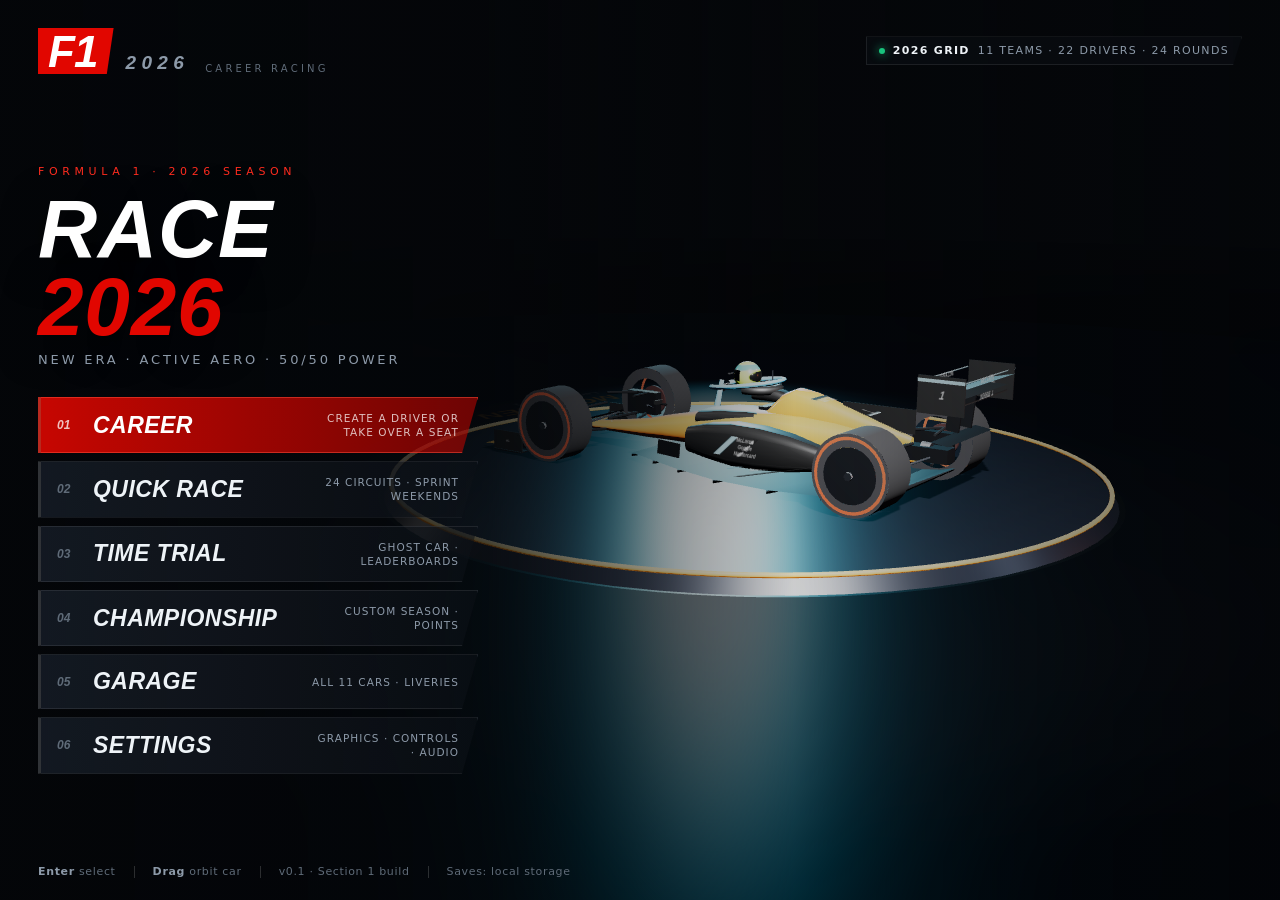
==== index.html @ fb13da80 "Section 2: track model, 24 circuits, procedural environments - physics/track.js: analytic corner/str" ====
<!DOCTYPE html>
<html lang="en">
<head>
<meta charset="utf-8">
<meta name="viewport" content="width=device-width, initial-scale=1, viewport-fit=cover">
<meta name="color-scheme" content="dark">
<title>F1 2026 — Career Racing</title>
<link rel="stylesheet" href="css/ui.css">
</head>
<body>

<div id="app">
  <canvas id="gl" aria-label="Formula 1 game viewport"></canvas>

  <div id="ui">
    <div id="screen-root"></div>
    <div id="hud-root"></div>
    <div id="toast-root"></div>
  </div>

  <!-- boot / loading -->
  <div id="boot">
    <div class="boot-logo">
      <span class="boot-f1">F1</span>
      <span class="boot-2026">2026</span>
    </div>
    <div class="boot-sub">Career Racing</div>
    <div class="boot-bar-wrap"><div id="boot-bar"></div></div>
    <div class="boot-meta">
      <span id="boot-step">Starting…</span>
      <span id="boot-pct">0%</span>
    </div>
    <div id="boot-trivia"></div>
    <div class="boot-stripes">
      <i style="background:#e10600"></i><i style="background:#ff8000"></i>
      <i style="background:#ffd400"></i><i style="background:#00e0c7"></i>
      <i style="background:#1868db"></i><i style="background:#b25cff"></i>
    </div>
  </div>

  <div id="error-overlay"></div>
</div>

<noscript style="color:#fff;font-family:sans-serif;position:fixed;inset:0;display:grid;place-items:center;background:#000;z-index:999">
  This game needs JavaScript enabled.
</noscript>

<!-- ============================ LIBRARIES ============================ -->
<script src="lib/three.min.js"></script>

<!-- ============================ CORE ================================= -->
<script src="core/utils.js"></script>
<script src="core/settings.js"></script>
<script src="core/input.js"></script>
<script src="core/renderer.js"></script>

<!-- ============================ DATA ================================= -->
<script src="data/teams.js"></script>
<script src="data/drivers.js"></script>
<script src="data/sponsors.js"></script>
<script src="data/circuits/index.js"></script>
<!-- circuit geometry (each file assigns F1.DATA.circuitGeom[<id>]) -->
<script src="data/circuits/australia.js"></script>
<script src="data/circuits/china.js"></script>
<script src="data/circuits/japan.js"></script>
<script src="data/circuits/bahrain.js"></script>
<script src="data/circuits/saudi.js"></script>
<script src="data/circuits/miami.js"></script>
<script src="data/circuits/canada.js"></script>
<script src="data/circuits/monaco.js"></script>
<script src="data/circuits/barcelona.js"></script>
<script src="data/circuits/austria.js"></script>
<script src="data/circuits/britain.js"></script>
<script src="data/circuits/belgium.js"></script>
<script src="data/circuits/hungary.js"></script>
<script src="data/circuits/netherlands.js"></script>
<script src="data/circuits/italy.js"></script>
<script src="data/circuits/madrid.js"></script>
<script src="data/circuits/azerbaijan.js"></script>
<script src="data/circuits/singapore.js"></script>
<script src="data/circuits/usa.js"></script>
<script src="data/circuits/mexico.js"></script>
<script src="data/circuits/brazil.js"></script>
<script src="data/circuits/lasvegas.js"></script>
<script src="data/circuits/qatar.js"></script>
<script src="data/circuits/abudhabi.js"></script>

<!-- ============================ PHYSICS ============================== -->
<script src="physics/track.js"></script>

<!-- ============================ WORLD ================================ -->
<script src="world/car_model.js"></script>
<script src="world/showroom.js"></script>
<script src="world/environment.js"></script>
<script src="world/track_scene.js"></script>

<!-- ============================ UI =================================== -->
<script src="ui/ui.js"></script>

<!-- ============================ APP ================================== -->
<script src="core/app.js"></script>
<script src="main.js"></script>
</body>
</html>
---- css/ui.css ----
/* ==========================================================================
   F1 2026 — css/ui.css
   Offline UI: system fonts only, no images. Broadcast-style dark interface.
   ========================================================================== */
:root {
  --bg: #05070a;
  --bg-2: #0b0f15;
  --panel: rgba(12, 16, 22, 0.86);
  --panel-solid: #0d1219;
  --panel-hi: rgba(24, 31, 41, 0.92);
  --line: rgba(255, 255, 255, 0.085);
  --line-strong: rgba(255, 255, 255, 0.16);
  --text: #eef3f7;
  --muted: #8d9aa9;
  --dim: #5f6b78;
  --red: #e10600;
  --red-soft: #ff2d20;
  --teal: #00e0c7;
  --yellow: #ffd400;
  --green: #19c37d;
  --purple: #b25cff;
  --radius: 4px;
  --font: system-ui, -apple-system, "Segoe UI", Roboto, "Helvetica Neue", Arial, sans-serif;
  --cond: "Arial Narrow", "Roboto Condensed", "Helvetica Neue", Arial, sans-serif;
  --shadow: 0 24px 60px rgba(0, 0, 0, 0.55);
}

* { box-sizing: border-box; }
html, body {
  margin: 0; padding: 0; width: 100%; height: 100%;
  overflow: hidden; background: var(--bg); color: var(--text);
  font-family: var(--font); font-size: 14px;
  -webkit-font-smoothing: antialiased; text-rendering: optimizeLegibility;
  user-select: none;
}
button { font-family: inherit; color: inherit; }
::selection { background: var(--red); color: #fff; }

#app { position: fixed; inset: 0; }
#gl { position: absolute; inset: 0; width: 100%; height: 100%; display: block; outline: none; }

#ui { position: absolute; inset: 0; pointer-events: none; z-index: 10; }
#ui > * { pointer-events: none; }
#screen-root { position: absolute; inset: 0; pointer-events: none; }
#screen-root.visible { pointer-events: auto; }

/* ------------------------------------------------------------------ */
/* typography helpers                                                   */
/* ------------------------------------------------------------------ */
.cond { font-family: var(--cond); }
.italic { font-style: italic; }
.upper { text-transform: uppercase; letter-spacing: 0.06em; }
.muted { color: var(--muted); }
.dim { color: var(--dim); }
.mono { font-family: "SFMono-Regular", Consolas, "Liberation Mono", Menlo, monospace; }
.title {
  font-family: var(--cond); font-style: italic; font-weight: 800;
  text-transform: uppercase; letter-spacing: 0.01em; line-height: 0.95;
}

/* ------------------------------------------------------------------ */
/* boot / loading screen                                                */
/* ------------------------------------------------------------------ */
#boot {
  position: absolute; inset: 0; z-index: 200; display: flex;
  align-items: center; justify-content: center; flex-direction: column;
  background:
    radial-gradient(1200px 700px at 70% 20%, rgba(225, 6, 0, 0.12), transparent 60%),
    repeating-linear-gradient(135deg, #080b10 0 22px, #0a0e14 22px 44px);
  transition: opacity 0.55s ease, visibility 0.55s;
}
#boot.done { opacity: 0; visibility: hidden; }
.boot-logo { display: flex; align-items: flex-end; gap: 18px; margin-bottom: 10px; }
.boot-f1 {
  font-family: var(--cond); font-style: italic; font-weight: 900; font-size: 92px;
  line-height: 0.8; color: #fff; background: var(--red);
  padding: 10px 26px 6px 18px; letter-spacing: -0.03em;
  clip-path: polygon(0 0, 100% 0, 92% 100%, 0 100%);
  box-shadow: 0 0 60px rgba(225, 6, 0, 0.35);
}
.boot-2026 { font-family: var(--cond); font-style: italic; font-weight: 800; font-size: 34px; color: var(--muted); letter-spacing: 0.16em; }
.boot-sub { font-family: var(--cond); font-style: italic; font-weight: 700; font-size: 16px; letter-spacing: 0.4em; color: var(--dim); text-transform: uppercase; }
.boot-bar-wrap { width: min(560px, 72vw); height: 4px; background: rgba(255,255,255,0.08); margin: 46px 0 12px; overflow: hidden; }
#boot-bar { height: 100%; width: 0%; background: linear-gradient(90deg, var(--red), var(--red-soft)); transition: width 0.25s ease; box-shadow: 0 0 18px rgba(225,6,0,0.6); }
.boot-meta { width: min(560px, 72vw); display: flex; justify-content: space-between; font-size: 12px; letter-spacing: 0.08em; color: var(--muted); text-transform: uppercase; }
#boot-trivia { margin-top: 34px; max-width: 620px; text-align: center; font-size: 12.5px; color: var(--dim); line-height: 1.6; padding: 0 20px; }
.boot-stripes { position: absolute; bottom: 0; left: 0; right: 0; height: 6px; display: flex; }
.boot-stripes i { flex: 1; opacity: 0.85; }

/* ------------------------------------------------------------------ */
/* screens                                                              */
/* ------------------------------------------------------------------ */
.screen {
  position: absolute; inset: 0; opacity: 0; transition: opacity 0.28s ease;
}
.screen.visible { opacity: 1; }
.screen::before {
  content: ""; position: absolute; inset: 0; pointer-events: none;
  background: linear-gradient(90deg, rgba(4,6,9,0.94) 0%, rgba(4,6,9,0.72) 38%, rgba(4,6,9,0.12) 62%, rgba(4,6,9,0.55) 100%);
}
.screen.no-scrim::before { display: none; }
/* the 3D stage keeps a soft left-hand scrim so the info panel stays legible */
.screen.no-scrim::after {
  content: ""; position: absolute; inset: 0; pointer-events: none;
  background: linear-gradient(90deg, rgba(4,6,9,0.55) 0%, rgba(4,6,9,0.28) 26%, rgba(4,6,9,0) 42%);
}
/* content-heavy screens: uniform dark scrim so the 3D stage never fights text */
.screen-quick-race::before,
.screen-settings::before,
.screen-grid::before,
.screen-career::before,
.screen-championship::before,
.screen-time-trial::before {
  background: linear-gradient(180deg, rgba(3,5,8,0.95), rgba(3,5,8,0.88) 40%, rgba(3,5,8,0.97));
}
.screen-inner { position: relative; height: 100%; display: flex; flex-direction: column; padding: 28px 38px 22px; }
.screen.centered .screen-inner { align-items: center; justify-content: center; }

/* ------------------------------------------------------------------ */
/* main menu                                                            */
/* ------------------------------------------------------------------ */
.menu-top { display: flex; align-items: center; gap: 14px; }
.brand { display: flex; align-items: flex-end; gap: 12px; }
.brand .f1 {
  font-family: var(--cond); font-style: italic; font-weight: 900; font-size: 44px; line-height: 0.84;
  background: var(--red); color: #fff; padding: 6px 16px 3px 10px; letter-spacing: -0.02em;
  clip-path: polygon(0 0, 100% 0, 91% 100%, 0 100%);
}
.brand .yr { font-family: var(--cond); font-style: italic; font-weight: 800; font-size: 19px; letter-spacing: 0.28em; color: var(--muted); }
.brand .tag { font-size: 10px; letter-spacing: 0.32em; color: var(--dim); text-transform: uppercase; margin-left: 4px; }
.menu-top .spacer { flex: 1; }
.top-chip {
  display: inline-flex; align-items: center; gap: 8px; padding: 7px 12px;
  border: 1px solid var(--line); background: rgba(10,14,19,0.6);
  font-size: 11px; letter-spacing: 0.12em; text-transform: uppercase; color: var(--muted);
  clip-path: polygon(0 0, 100% 0, calc(100% - 9px) 100%, 0 100%);
}
.top-chip b { color: var(--text); font-weight: 700; }
.dot { width: 6px; height: 6px; border-radius: 50%; background: var(--green); box-shadow: 0 0 10px var(--green); }

.menu-body { flex: 1; display: flex; align-items: center; }
.menu-left { width: min(440px, 46vw); }
.menu-eyebrow { font-size: 11px; letter-spacing: 0.42em; color: var(--red-soft); text-transform: uppercase; margin-bottom: 12px; }
.menu-title { font-size: clamp(46px, 6.4vw, 86px); margin: 0 0 6px; color: #fff; text-shadow: 0 8px 40px rgba(0,0,0,0.6); }
.menu-title em { font-style: italic; color: var(--red); }
.menu-subtitle { font-size: 13px; color: var(--muted); letter-spacing: 0.22em; text-transform: uppercase; margin-bottom: 30px; }

.menu-list { display: flex; flex-direction: column; gap: 8px; }
.btn-menu {
  position: relative; display: flex; align-items: center; gap: 16px;
  padding: 13px 18px 13px 16px; text-align: left; cursor: pointer;
  background: linear-gradient(90deg, rgba(20,26,35,0.92), rgba(13,17,23,0.55));
  border: 1px solid var(--line); border-left: 3px solid rgba(255,255,255,0.16);
  clip-path: polygon(0 0, 100% 0, calc(100% - 16px) 100%, 0 100%);
  transition: transform 0.16s ease, background 0.16s ease, border-color 0.16s ease;
  color: var(--text);
}
.btn-menu:hover {
  transform: translateX(7px);
  background: linear-gradient(90deg, rgba(225,6,0,0.20), rgba(13,17,23,0.72));
  border-left-color: var(--red);
  border-color: rgba(225,6,0,0.4);
}
.btn-menu:focus-visible { outline: 2px solid var(--teal); outline-offset: 2px; }
.btn-menu .num { font-family: var(--cond); font-style: italic; font-weight: 800; font-size: 12px; color: var(--dim); width: 20px; }
.btn-menu .lbl { font-family: var(--cond); font-style: italic; font-weight: 800; font-size: 23px; text-transform: uppercase; letter-spacing: 0.02em; flex: 1; }
.btn-menu .sub { font-size: 10.5px; color: var(--muted); letter-spacing: 0.1em; text-transform: uppercase; text-align: right; max-width: 150px; line-height: 1.35; }
.btn-menu.primary { background: linear-gradient(90deg, rgba(225,6,0,0.88), rgba(180,4,0,0.6)); border-color: rgba(255,80,60,0.5); }
.btn-menu.primary .lbl { color: #fff; }
.btn-menu.primary .sub, .btn-menu.primary .num { color: rgba(255,255,255,0.75); }
.btn-menu.primary:hover { background: linear-gradient(90deg, rgba(255,30,20,0.95), rgba(200,6,0,0.75)); }

.menu-footer { display: flex; align-items: center; gap: 18px; font-size: 11px; color: var(--dim); letter-spacing: 0.06em; }
.menu-footer .sep { width: 1px; height: 12px; background: var(--line-strong); }
.menu-footer b { color: var(--muted); font-weight: 600; }
.kbd {
  display: inline-block; min-width: 20px; padding: 2px 6px; margin: 0 2px;
  border: 1px solid var(--line-strong); border-bottom-width: 2px; border-radius: 3px;
  font-family: var(--cond); font-weight: 700; font-size: 10.5px; letter-spacing: 0.05em;
  color: var(--muted); background: rgba(255,255,255,0.04); text-align: center;
}

/* ------------------------------------------------------------------ */
/* generic screen header                                                */
/* ------------------------------------------------------------------ */
.screen-head { display: flex; align-items: center; gap: 18px; margin-bottom: 22px; }
.back-btn {
  display: inline-flex; align-items: center; gap: 8px; cursor: pointer;
  background: rgba(10,14,19,0.75); border: 1px solid var(--line); color: var(--muted);
  padding: 9px 14px; font-size: 11px; letter-spacing: 0.14em; text-transform: uppercase;
  clip-path: polygon(0 0, 100% 0, calc(100% - 10px) 100%, 0 100%);
}
.back-btn:hover { color: #fff; border-color: var(--line-strong); background: rgba(24,31,41,0.9); }
.screen-title { font-size: clamp(28px, 3.4vw, 44px); }
.screen-title small { display: block; font-family: var(--font); font-size: 11px; letter-spacing: 0.28em; color: var(--muted); font-style: normal; margin-top: 6px; text-transform: uppercase; }
.screen-head .spacer { flex: 1; }

/* ------------------------------------------------------------------ */
/* panels, buttons, form controls                                       */
/* ------------------------------------------------------------------ */
.panel { background: var(--panel); border: 1px solid var(--line); backdrop-filter: blur(14px); }
.panel.pad { padding: 18px 20px; }
.panel-title { font-family: var(--cond); font-style: italic; font-weight: 800; font-size: 15px; letter-spacing: 0.12em; text-transform: uppercase; color: var(--muted); margin: 0 0 14px; }

.btn {
  display: inline-flex; align-items: center; justify-content: center; gap: 9px;
  padding: 11px 20px; cursor: pointer; border: 1px solid var(--line-strong);
  background: rgba(255,255,255,0.05); color: var(--text);
  font-family: var(--cond); font-style: italic; font-weight: 800; font-size: 15px;
  letter-spacing: 0.1em; text-transform: uppercase;
  clip-path: polygon(0 0, 100% 0, calc(100% - 12px) 100%, 0 100%);
  transition: background 0.15s, border-color 0.15s, transform 0.1s;
}
.btn:hover { background: rgba(255,255,255,0.1); }
.btn:active { transform: translateY(1px); }
.btn:disabled { opacity: 0.4; cursor: not-allowed; }
.btn.primary { background: var(--red); border-color: var(--red); }
.btn.primary:hover { background: var(--red-soft); }
.btn.ghost { background: transparent; }
.btn.small { padding: 7px 13px; font-size: 12px; }
.btn.ghost.danger { color: var(--red-soft); border-color: rgba(225,6,0,0.4); }

.setting-row { display: flex; align-items: center; gap: 18px; padding: 11px 0; border-bottom: 1px solid var(--line); }
.setting-row:last-child { border-bottom: 0; }
.setting-label { flex: 1; min-width: 0; }
.setting-label b { display: block; font-weight: 600; font-size: 13px; }
.setting-label span { display: block; color: var(--dim); font-size: 11px; margin-top: 2px; }
.setting-control { display: flex; align-items: center; gap: 8px; min-width: 150px; justify-content: flex-end; }

.seg { display: inline-flex; border: 1px solid var(--line-strong); overflow: hidden; }
.seg button {
  background: transparent; border: 0; padding: 6px 12px; cursor: pointer;
  font-size: 11px; letter-spacing: 0.08em; text-transform: uppercase; color: var(--muted);
}
.seg button.on { background: var(--red); color: #fff; }
.seg button:not(.on):hover { background: rgba(255,255,255,0.06); color: var(--text); }

input[type="range"] { -webkit-appearance: none; appearance: none; width: 150px; height: 3px; background: rgba(255,255,255,0.14); outline: none; }
input[type="range"]::-webkit-slider-thumb { -webkit-appearance: none; width: 12px; height: 12px; background: var(--red); border-radius: 50%; cursor: pointer; }
input[type="range"]::-moz-range-thumb { width: 12px; height: 12px; background: var(--red); border: 0; border-radius: 50%; cursor: pointer; }

.toggle { width: 38px; height: 20px; border-radius: 10px; background: rgba(255,255,255,0.15); position: relative; cursor: pointer; transition: background 0.15s; }
.toggle::after { content: ""; position: absolute; top: 2px; left: 2px; width: 16px; height: 16px; border-radius: 50%; background: #fff; transition: transform 0.15s; }
.toggle.on { background: var(--red); }
.toggle.on::after { transform: translateX(18px); }

.input-text {
  background: rgba(255,255,255,0.05); border: 1px solid var(--line-strong);
  color: var(--text); padding: 8px 10px; font-family: var(--font); font-size: 13px; outline: none;
}
.input-text:focus { border-color: var(--red); }
.input-text::placeholder { color: var(--dim); }

.cc {
  display: inline-block; min-width: 22px; padding: 1px 4px; text-align: center;
  border: 1px solid var(--line-strong); color: var(--muted);
  font-family: var(--cond); font-weight: 700; font-size: 9.5px; letter-spacing: 0.1em;
  border-radius: 2px; vertical-align: middle;
}

/* ------------------------------------------------------------------ */
/* garage                                                               */
/* ------------------------------------------------------------------ */
.garage-layout { flex: 1; display: grid; grid-template-columns: 300px 1fr 300px; gap: 22px; min-height: 0; }
.team-list { display: flex; flex-direction: column; gap: 5px; overflow: auto; padding-right: 4px; }
.team-item {
  display: flex; align-items: center; gap: 12px; cursor: pointer; text-align: left;
  padding: 9px 12px; border: 1px solid transparent; border-left: 3px solid transparent;
  background: rgba(12,16,22,0.55); transition: background 0.12s;
}
.team-item:hover { background: rgba(255,255,255,0.06); }
.team-item.on { background: rgba(255,255,255,0.09); border-color: var(--line); }
.team-item .sw { width: 4px; height: 30px; border-radius: 2px; flex: 0 0 auto; }
.team-item .tm { flex: 1; min-width: 0; }
.team-item .tm b { display: block; font-size: 12.5px; font-weight: 600; white-space: nowrap; overflow: hidden; text-overflow: ellipsis; }
.team-item .tm span { display: block; font-size: 10.5px; color: var(--dim); text-transform: uppercase; letter-spacing: 0.08em; }
.team-item .drivers { font-size: 10.5px; color: var(--muted); text-align: right; line-height: 1.5; }

.spec-list { display: flex; flex-direction: column; gap: 10px; }
.spec-bar { }
.spec-bar .lab { display: flex; justify-content: space-between; font-size: 10.5px; text-transform: uppercase; letter-spacing: 0.1em; color: var(--muted); margin-bottom: 4px; }
.spec-bar .lab b { color: var(--text); font-weight: 700; }
.spec-bar .track { height: 4px; background: rgba(255,255,255,0.09); overflow: hidden; }
.spec-bar .fill { height: 100%; background: linear-gradient(90deg, var(--red), var(--red-soft)); }

.garage-hint { position: absolute; bottom: 22px; left: 50%; transform: translateX(-50%); font-size: 10.5px; letter-spacing: 0.16em; text-transform: uppercase; color: var(--dim); }
.garage-center { display: flex; align-items: flex-end; justify-content: center; padding-bottom: 40px; }

/* ------------------------------------------------------------------ */
/* circuit cards                                                        */
/* ------------------------------------------------------------------ */
.circuit-grid { flex: 1; overflow: auto; display: grid; grid-template-columns: repeat(auto-fill, minmax(238px, 1fr)); gap: 10px; align-content: start; padding: 2px 2px 24px; }
.circuit-card {
  position: relative; cursor: pointer; text-align: left; padding: 14px 16px;
  background: linear-gradient(150deg, rgba(22,28,37,0.9), rgba(11,15,21,0.9));
  border: 1px solid var(--line); overflow: hidden;
  transition: border-color 0.15s, transform 0.15s;
}
.circuit-card:hover { border-color: rgba(255,255,255,0.25); transform: translateY(-2px); }
.circuit-card.on { border-color: var(--red); box-shadow: 0 0 0 1px rgba(225,6,0,0.3) inset; }
.circuit-card .rd { font-family: var(--cond); font-style: italic; font-weight: 800; font-size: 11px; color: var(--dim); letter-spacing: 0.2em; }
.circuit-card .nm { font-family: var(--cond); font-style: italic; font-weight: 800; font-size: 20px; text-transform: uppercase; margin: 3px 0 1px; }
.circuit-card .loc { font-size: 10.5px; color: var(--muted); letter-spacing: 0.06em; }
.circuit-card .meta { display: flex; gap: 12px; margin-top: 12px; font-size: 10.5px; color: var(--dim); }
.circuit-card .meta b { color: var(--text); font-weight: 600; }
.circuit-card .flagline { position: absolute; left: 0; top: 0; bottom: 0; width: 3px; }
.chip { display: inline-block; padding: 2px 6px; font-size: 9px; letter-spacing: 0.14em; text-transform: uppercase; border: 1px solid var(--line-strong); color: var(--muted); margin-left: 6px; }
.chip.sprint { border-color: rgba(0,224,199,0.5); color: var(--teal); }
.chip.cancelled { border-color: rgba(225,6,0,0.5); color: var(--red-soft); }
.chip.approx { border-color: rgba(255,212,0,0.4); color: var(--yellow); }
.chip.next { border-color: rgba(255,255,255,0.25); color: var(--muted); }

.toolbar { display: flex; align-items: center; gap: 14px; flex-wrap: wrap; margin-bottom: 16px; }
.toolbar .spacer { flex: 1; }
.toolbar label { font-size: 10.5px; letter-spacing: 0.12em; text-transform: uppercase; color: var(--muted); display: flex; align-items: center; gap: 8px; }

/* ------------------------------------------------------------------ */
/* grid / teams screen                                                  */
/* ------------------------------------------------------------------ */
.grid-teams { flex: 1; overflow: auto; display: grid; grid-template-columns: repeat(auto-fill, minmax(330px, 1fr)); gap: 10px; align-content: start; padding-bottom: 24px; }
.team-card { background: var(--panel); border: 1px solid var(--line); padding: 16px 18px; position: relative; overflow: hidden; }
.team-card .bar { position: absolute; left: 0; top: 0; bottom: 0; width: 4px; }
.team-card h3 { margin: 0 0 2px; font-family: var(--cond); font-style: italic; font-weight: 800; font-size: 19px; text-transform: uppercase; }
.team-card .pu { font-size: 10px; letter-spacing: 0.14em; text-transform: uppercase; color: var(--dim); margin-bottom: 12px; }
.team-card .drv { display: flex; align-items: center; gap: 10px; padding: 7px 0; border-top: 1px solid var(--line); }
.team-card .drv .n { font-family: var(--cond); font-style: italic; font-weight: 800; font-size: 16px; width: 34px; color: var(--muted); }
.team-card .drv .nm { flex: 1; font-size: 12.5px; }
.team-card .drv .rat { font-size: 11px; color: var(--dim); }
.team-card .drv .flag { font-size: 12px; opacity: 0.85; }
.team-card .info { display: flex; gap: 14px; margin-top: 10px; font-size: 10.5px; color: var(--dim); }

/* ------------------------------------------------------------------ */
/* stubs / info screens                                                 */
/* ------------------------------------------------------------------ */
.stub { max-width: 620px; margin: auto; text-align: center; padding: 30px; }
.stub h2 { font-family: var(--cond); font-style: italic; font-weight: 800; font-size: 42px; text-transform: uppercase; margin: 0 0 10px; }
.stub p { color: var(--muted); line-height: 1.65; font-size: 13.5px; }
.stub .features { display: flex; flex-wrap: wrap; gap: 8px; justify-content: center; margin: 22px 0 26px; }
.stub .features span { border: 1px solid var(--line); padding: 6px 10px; font-size: 11px; color: var(--muted); }
.stub .build-chip { display: inline-block; border: 1px solid rgba(0,224,199,0.45); color: var(--teal); font-size: 10px; letter-spacing: 0.2em; text-transform: uppercase; padding: 4px 10px; margin-bottom: 18px; }

/* ------------------------------------------------------------------ */
/* toast + perf + error overlays                                        */
/* ------------------------------------------------------------------ */
#toast-root { position: absolute; right: 24px; bottom: 24px; display: flex; flex-direction: column; gap: 8px; align-items: flex-end; z-index: 120; }
.toast {
  background: rgba(15,20,27,0.95); border: 1px solid var(--line-strong); border-left: 3px solid var(--red);
  padding: 11px 16px; font-size: 12px; color: var(--text); max-width: 340px;
  opacity: 0; transform: translateX(20px); transition: all 0.3s ease;
  box-shadow: var(--shadow);
}
.toast.in { opacity: 1; transform: none; }

#perf-overlay {
  position: absolute; top: 14px; right: 14px; display: none;
  background: rgba(0,0,0,0.7); border: 1px solid var(--line); padding: 8px 10px;
  font-family: "SFMono-Regular", Consolas, monospace; font-size: 10.5px; color: var(--muted); line-height: 1.5;
  z-index: 150; min-width: 130px;
}
#perf-overlay b { color: var(--teal); font-size: 13px; }

#error-overlay {
  position: absolute; left: 14px; bottom: 14px; max-width: 520px; z-index: 300;
  display: none; flex-direction: column; gap: 6px; pointer-events: none;
}
#error-overlay.visible { display: flex; }
.err-item {
  background: rgba(40, 4, 4, 0.95); border: 1px solid rgba(255, 60, 50, 0.6);
  padding: 10px 12px; font-size: 11px; color: #ffd7d4; font-family: "SFMono-Regular", Consolas, monospace;
  pointer-events: auto;
}
.err-item b { color: #ff6a60; letter-spacing: 0.1em; }
.err-item pre { margin: 6px 0 0; white-space: pre-wrap; color: rgba(255,215,212,0.7); font-size: 10px; }

/* ------------------------------------------------------------------ */
/* misc                                                                 */
/* ------------------------------------------------------------------ */
.scroll { overflow-y: auto; scrollbar-width: thin; scrollbar-color: #27303c transparent; }
.scroll::-webkit-scrollbar { width: 8px; height: 8px; }
.scroll::-webkit-scrollbar-thumb { background: #27303c; border-radius: 4px; }
.scroll::-webkit-scrollbar-track { background: transparent; }

.hidden { display: none !important; }
.nowrap { white-space: nowrap; }

@media (max-width: 980px) {
  .screen-inner { padding: 18px 20px; }
  .garage-layout { grid-template-columns: 220px 1fr; }
  .garage-layout .spec-panel { display: none; }
  .menu-left { width: 100%; }
  .menu-title { font-size: 44px; }
  .btn-menu .sub { display: none; }
  .screen::before { background: linear-gradient(180deg, rgba(4,6,9,0.9), rgba(4,6,9,0.6) 45%, rgba(4,6,9,0.85)); }
  .screen.no-scrim::before { display: none; }
}
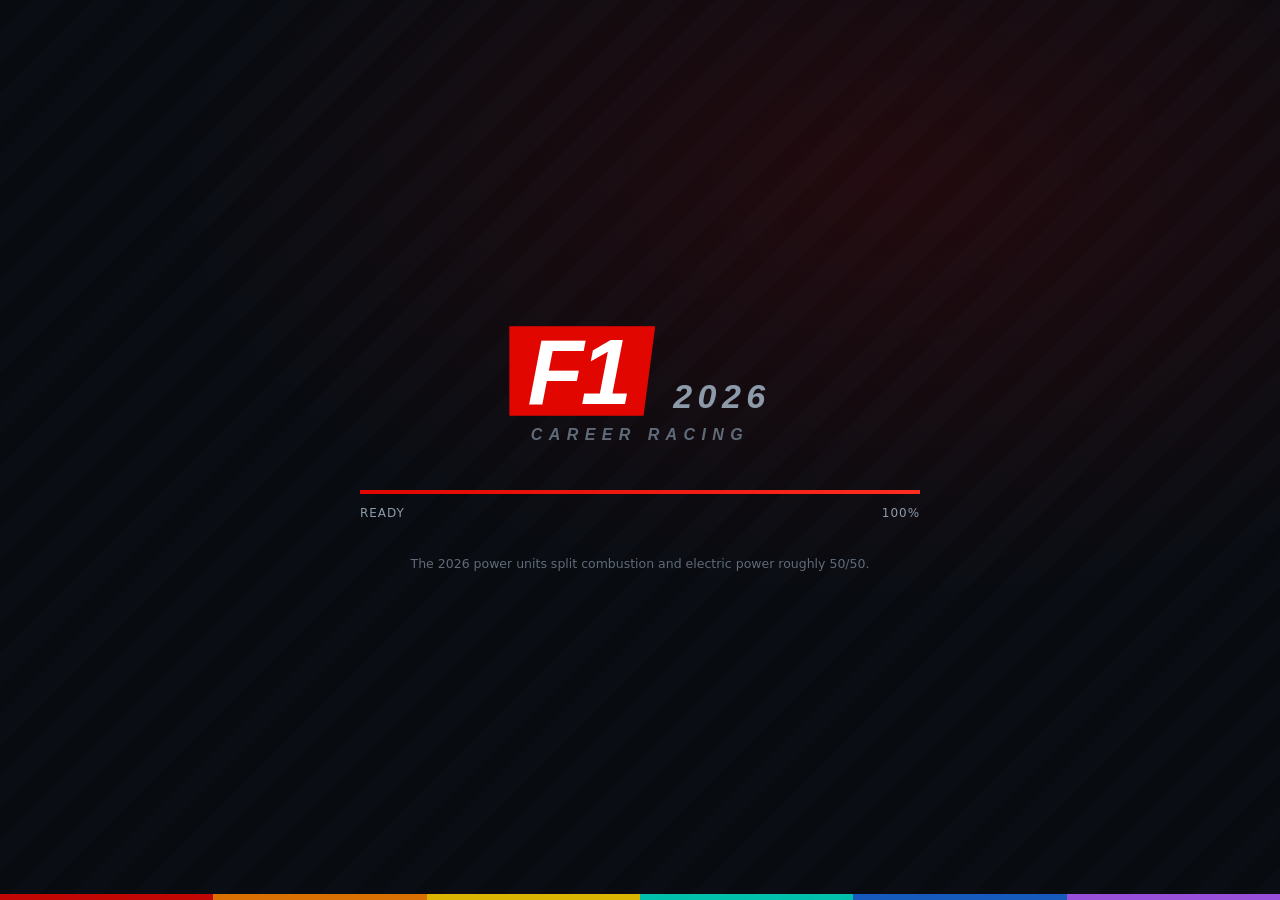
==== commit fe3ba6a5: "Section 3: driveable physics, five cameras, broadcast HUD and race session - physics/tyres.js: five " ====
--- a/index.html
+++ b/index.html
@@ -6,6 +6,7 @@
 <meta name="color-scheme" content="dark">
 <title>F1 2026 — Career Racing</title>
 <link rel="stylesheet" href="css/ui.css">
+<link rel="stylesheet" href="css/hud.css">
 </head>
 <body>
 
@@ -87,6 +88,12 @@
 
 <!-- ============================ PHYSICS ============================== -->
 <script src="physics/track.js"></script>
+<script src="physics/tyres.js"></script>
+<script src="physics/vehicle.js"></script>
+<script src="physics/cameras.js"></script>
+
+<!-- ============================ AI =================================== -->
+<script src="ai/driver.js"></script>
 
 <!-- ============================ WORLD ================================ -->
 <script src="world/car_model.js"></script>
@@ -94,8 +101,13 @@
 <script src="world/environment.js"></script>
 <script src="world/track_scene.js"></script>
 
+<!-- ============================ GAME ================================= -->
+<script src="game/session.js"></script>
+
 <!-- ============================ UI =================================== -->
 <script src="ui/ui.js"></script>
+<script src="ui/hud.js"></script>
+<script src="ui/race.js"></script>
 
 <!-- ============================ APP ================================== -->
 <script src="core/app.js"></script>
--- a/css/hud.css
+++ b/css/hud.css
@@ -0,0 +1,591 @@
+/* ==========================================================================
+   F1 2026 — css/hud.css
+   Broadcast HUD. Everything is positioned in a padded safe area so the
+   layout survives 4:3 as well as ultrawide.
+   ========================================================================== */
+#hud-root {
+  position: absolute;
+  inset: 0;
+  pointer-events: none;
+  z-index: 12;
+  font-family: var(--cond);
+  color: #fff;
+}
+
+.hud {
+  --hud-pad: 22px;
+  position: absolute;
+  inset: 0;
+  opacity: 1;
+  transition: opacity 0.2s ease;
+}
+.hud-off { opacity: 0; }
+.hud-minimal .hud-tower,
+.hud-minimal .hud-tyres,
+.hud-minimal .hud-timing,
+.hud-minimal .hud-map { opacity: 0; }
+.hud-minimal .hud-pos { transform: scale(0.86); transform-origin: top left; }
+
+/* ------------------------------------------------------------------ */
+/* position + lap                                                      */
+/* ------------------------------------------------------------------ */
+.hud-pos {
+  position: absolute;
+  top: var(--hud-pad);
+  left: var(--hud-pad);
+  display: flex;
+  align-items: stretch;
+  gap: 0;
+  background: linear-gradient(90deg, rgba(225, 6, 0, 0.96), rgba(225, 6, 0, 0.72));
+  border-radius: 3px;
+  box-shadow: 0 6px 22px rgba(0, 0, 0, 0.45);
+  overflow: hidden;
+}
+.pos-num {
+  font-size: 44px;
+  line-height: 1;
+  font-weight: 800;
+  font-style: italic;
+  padding: 6px 12px 4px 14px;
+  min-width: 64px;
+  text-align: center;
+  letter-spacing: -0.02em;
+  background: rgba(0, 0, 0, 0.18);
+}
+.pos-meta {
+  padding: 6px 14px 6px 12px;
+  display: flex;
+  flex-direction: column;
+  justify-content: center;
+  gap: 2px;
+}
+.pos-lap {
+  font-size: 13px;
+  letter-spacing: 0.08em;
+  text-transform: uppercase;
+  color: rgba(255, 255, 255, 0.82);
+  display: flex;
+  align-items: baseline;
+  gap: 3px;
+}
+.pos-lap b { font-size: 17px; color: #fff; }
+.pos-lap span { font-size: 11px; }
+.pos-lap i { font-style: normal; }
+.pos-time {
+  font-size: 19px;
+  font-weight: 700;
+  letter-spacing: 0.02em;
+}
+
+/* ------------------------------------------------------------------ */
+/* timing tower                                                        */
+/* ------------------------------------------------------------------ */
+.hud-tower {
+  position: absolute;
+  top: var(--hud-pad);
+  right: var(--hud-pad);
+  width: 214px;
+  background: rgba(8, 11, 16, 0.82);
+  border: 1px solid rgba(255, 255, 255, 0.09);
+  border-radius: 3px;
+  overflow: hidden;
+  backdrop-filter: blur(3px);
+  box-shadow: 0 10px 30px rgba(0, 0, 0, 0.4);
+}
+.tower-head {
+  display: grid;
+  grid-template-columns: 30px 1fr 44px;
+  font-size: 9px;
+  letter-spacing: 0.14em;
+  color: rgba(255, 255, 255, 0.45);
+  padding: 5px 8px;
+  border-bottom: 1px solid rgba(255, 255, 255, 0.08);
+}
+.tower-body { max-height: 46vh; overflow: hidden; }
+.tower-row {
+  display: grid;
+  grid-template-columns: 30px 1fr 44px;
+  align-items: center;
+  font-size: 13px;
+  padding: 4px 8px;
+  border-left: 2px solid transparent;
+}
+.tower-row .p { color: rgba(255,255,255,0.55); font-size: 11px; }
+.tower-row .n { font-weight: 700; letter-spacing: 0.04em; }
+.tower-row .g { text-align: right; font-size: 11px; color: rgba(255, 255, 255, 0.72); }
+.tower-row.me { background: rgba(225, 6, 0, 0.28); border-left-color: var(--red); }
+
+/* ------------------------------------------------------------------ */
+/* start lights + messages                                             */
+/* ------------------------------------------------------------------ */
+.hud-lights {
+  position: absolute;
+  top: 16%;
+  left: 50%;
+  transform: translateX(-50%);
+  display: flex;
+  gap: 10px;
+  padding: 12px 18px;
+  background: rgba(6, 8, 12, 0.86);
+  border-radius: 6px;
+  border: 1px solid rgba(255, 255, 255, 0.1);
+  opacity: 0;
+  transition: opacity 0.25s ease;
+}
+.hud-lights.show { opacity: 1; }
+.hud-lights .light {
+  width: 26px; height: 26px;
+  border-radius: 50%;
+  background: #2a0708;
+  border: 2px solid rgba(0, 0, 0, 0.6);
+  box-shadow: inset 0 2px 6px rgba(0, 0, 0, 0.8);
+  transition: background 0.12s ease, box-shadow 0.12s ease;
+}
+.hud-lights .light.on {
+  background: #ff2318;
+  box-shadow: 0 0 18px 4px rgba(255, 35, 24, 0.75), inset 0 0 6px rgba(255, 255, 255, 0.5);
+}
+
+.hud-radio {
+  position: absolute;
+  top: calc(var(--hud-pad) + 96px);
+  left: 50%;
+  transform: translate(-50%, -8px);
+  background: rgba(8, 11, 16, 0.9);
+  border-left: 3px solid var(--red);
+  padding: 8px 16px;
+  font-size: 14px;
+  letter-spacing: 0.02em;
+  border-radius: 2px;
+  opacity: 0;
+  transition: opacity 0.2s ease, transform 0.2s ease;
+  white-space: nowrap;
+  max-width: 70vw;
+  overflow: hidden;
+  text-overflow: ellipsis;
+}
+.hud-radio.show { opacity: 1; transform: translate(-50%, 0); }
+
+.hud-flag {
+  position: absolute;
+  top: calc(var(--hud-pad) + 26px);
+  left: 50%;
+  transform: translateX(-50%);
+}
+
+/* ------------------------------------------------------------------ */
+/* minimap                                                             */
+/* ------------------------------------------------------------------ */
+.hud-map {
+  position: absolute;
+  left: var(--hud-pad);
+  bottom: calc(var(--hud-pad) + 96px);
+  width: 132px;
+  height: 132px;
+  background: rgba(8, 11, 16, 0.55);
+  border: 1px solid rgba(255, 255, 255, 0.08);
+  border-radius: 4px;
+  padding: 2px;
+}
+.hud-map canvas { width: 100%; height: 100%; display: block; }
+.map-label {
+  position: absolute;
+  bottom: -18px;
+  left: 2px;
+  font-size: 9.5px;
+  letter-spacing: 0.14em;
+  text-transform: uppercase;
+  color: rgba(255, 255, 255, 0.45);
+}
+
+/* ------------------------------------------------------------------ */
+/* tyres + fuel                                                        */
+/* ------------------------------------------------------------------ */
+.hud-tyres {
+  position: absolute;
+  left: var(--hud-pad);
+  bottom: var(--hud-pad);
+  width: 190px;
+  background: rgba(8, 11, 16, 0.78);
+  border: 1px solid rgba(255, 255, 255, 0.08);
+  border-radius: 4px;
+  padding: 8px 10px 9px;
+}
+.tyre-grid {
+  display: grid;
+  grid-template-columns: 1fr 1fr;
+  grid-template-rows: 1fr 1fr;
+  gap: 3px 14px;
+  font-size: 15px;
+  font-weight: 700;
+  letter-spacing: 0.01em;
+}
+.tyre {
+  position: relative;
+  padding-bottom: 4px;
+  color: #d8f5d0;
+}
+.tyre.cold { color: #8fc7ff; }
+.tyre.hot { color: #ffb02e; }
+.tyre .t-bar {
+  position: absolute;
+  left: 0; bottom: 0;
+  height: 2px;
+  width: 0;
+  background: #19c37d;
+  border-radius: 1px;
+  transition: width 0.15s linear;
+}
+.tyre-foot {
+  display: flex;
+  align-items: center;
+  gap: 8px;
+  margin-top: 7px;
+  padding-top: 6px;
+  border-top: 1px solid rgba(255, 255, 255, 0.08);
+}
+.compound-chip {
+  display: inline-flex;
+  align-items: center;
+  justify-content: center;
+  width: 18px; height: 18px;
+  border-radius: 50%;
+  font-size: 11px;
+  font-weight: 800;
+  background: #ffd400;
+  color: #111;
+}
+.fuel-wrap {
+  flex: 1;
+  height: 5px;
+  background: rgba(255, 255, 255, 0.12);
+  border-radius: 3px;
+  overflow: hidden;
+}
+.fuel-bar {
+  display: block;
+  height: 100%;
+  width: 100%;
+  background: linear-gradient(90deg, #00e0c7, #19c37d);
+  transition: width 0.3s linear;
+}
+.fuel-val { font-size: 10.5px; color: rgba(255, 255, 255, 0.6); min-width: 26px; text-align: right; }
+
+/* ------------------------------------------------------------------ */
+/* speed cluster                                                       */
+/* ------------------------------------------------------------------ */
+.hud-cluster {
+  position: absolute;
+  bottom: calc(var(--hud-pad) + 4px);
+  left: 50%;
+  transform: translateX(-50%);
+  width: 300px;
+  text-align: center;
+}
+.rpm-leds {
+  display: flex;
+  gap: 3px;
+  justify-content: center;
+  margin-bottom: 5px;
+  height: 8px;
+}
+.led {
+  width: 12px; height: 8px;
+  border-radius: 1px;
+  background: rgba(255, 255, 255, 0.11);
+  transition: background 0.06s linear;
+}
+.led.on { background: #38e06a; box-shadow: 0 0 8px rgba(56, 224, 106, 0.7); }
+.led.red { background: #ff2d20; box-shadow: 0 0 10px rgba(255, 45, 32, 0.85); }
+
+.cluster-row {
+  display: flex;
+  align-items: flex-end;
+  justify-content: center;
+  gap: 14px;
+  background: rgba(8, 11, 16, 0.8);
+  border: 1px solid rgba(255, 255, 255, 0.08);
+  border-radius: 4px;
+  padding: 6px 16px 4px;
+}
+.gear {
+  font-size: 52px;
+  font-style: italic;
+  font-weight: 800;
+  line-height: 0.9;
+  min-width: 44px;
+  color: #fff;
+  text-shadow: 0 0 18px rgba(255, 255, 255, 0.18);
+}
+.speed { display: flex; align-items: baseline; gap: 6px; }
+.speed b { font-size: 40px; font-weight: 800; letter-spacing: -0.01em; line-height: 1; }
+.speed span { font-size: 10px; letter-spacing: 0.16em; color: rgba(255, 255, 255, 0.5); }
+
+.pipes {
+  display: flex;
+  gap: 4px;
+  justify-content: stretch;
+  margin-top: 4px;
+  height: 4px;
+}
+.pipes i {
+  display: block;
+  flex: 1;
+  height: 100%;
+  border-radius: 2px;
+  transform-origin: left center;
+  transform: scaleX(0);
+  transition: transform 0.05s linear;
+}
+#hud-thr { background: #38e06a; transform: scaleX(0); }
+#hud-brk { background: #ff2d20; transform: scaleX(0); }
+
+.aero-row {
+  display: flex;
+  gap: 4px;
+  justify-content: center;
+  margin-top: 7px;
+}
+.pill {
+  font-size: 9.5px;
+  letter-spacing: 0.1em;
+  padding: 3px 7px;
+  border-radius: 2px;
+  background: rgba(8, 11, 16, 0.8);
+  border: 1px solid rgba(255, 255, 255, 0.12);
+  color: rgba(255, 255, 255, 0.75);
+  white-space: nowrap;
+}
+.pill.open { background: rgba(0, 224, 199, 0.18); border-color: rgba(0, 224, 199, 0.6); color: #7ff4e6; }
+.pill.hot { background: rgba(225, 6, 0, 0.3); border-color: rgba(225, 6, 0, 0.7); color: #ff8f88; }
+.pill.warn { background: rgba(255, 212, 0, 0.16); border-color: rgba(255, 212, 0, 0.55); color: #ffe17a; }
+.pill.drs { opacity: 0.35; }
+.pill.drs.on { opacity: 1; background: rgba(25, 195, 125, 0.28); border-color: #19c37d; color: #9df0c4; }
+
+/* ------------------------------------------------------------------ */
+/* lap timing                                                          */
+/* ------------------------------------------------------------------ */
+.hud-timing {
+  position: absolute;
+  right: var(--hud-pad);
+  bottom: var(--hud-pad);
+  width: 208px;
+  background: rgba(8, 11, 16, 0.8);
+  border: 1px solid rgba(255, 255, 255, 0.08);
+  border-radius: 4px;
+  padding: 8px 10px;
+  font-size: 12px;
+}
+.t-row {
+  display: flex;
+  justify-content: space-between;
+  align-items: baseline;
+  padding: 2px 0;
+  color: rgba(255, 255, 255, 0.6);
+  letter-spacing: 0.1em;
+  font-size: 10px;
+}
+.t-row b { font-size: 15px; letter-spacing: 0; color: #fff; font-weight: 700; }
+.t-row.best b { color: #b25cff; }
+.t-sectors {
+  display: flex;
+  gap: 6px;
+  margin-top: 6px;
+  padding-top: 6px;
+  border-top: 1px solid rgba(255, 255, 255, 0.08);
+  font-size: 10.5px;
+  letter-spacing: 0.04em;
+  color: rgba(255, 255, 255, 0.45);
+}
+.t-sectors span { flex: 1; }
+.t-sectors .purple { color: #b25cff; font-weight: 700; }
+.t-sectors .slow { color: #ffb02e; }
+
+/* ------------------------------------------------------------------ */
+/* overlays                                                            */
+/* ------------------------------------------------------------------ */
+.hud-big {
+  position: absolute;
+  top: 38%;
+  left: 50%;
+  transform: translate(-50%, -50%) scale(0.9);
+  font-size: 96px;
+  font-style: italic;
+  font-weight: 800;
+  letter-spacing: -0.02em;
+  opacity: 0;
+  pointer-events: none;
+  transition: opacity 0.2s ease, transform 0.2s ease;
+  text-shadow: 0 8px 40px rgba(0, 0, 0, 0.7);
+}
+.hud-big.show { opacity: 1; transform: translate(-50%, -50%) scale(1); }
+.hud-big.count { color: #ffd400; font-size: 120px; }
+.hud-big.show.count { animation: hud-pop 1s ease-out infinite; }
+@keyframes hud-pop {
+  0% { transform: translate(-50%, -50%) scale(0.92); }
+  30% { transform: translate(-50%, -50%) scale(1.04); }
+  100% { transform: translate(-50%, -50%) scale(1); }
+}
+.hud-big.go { font-size: 58px; color: #38e06a; }
+
+.hud-paused {
+  position: absolute;
+  inset: 0;
+  display: flex;
+  flex-direction: column;
+  align-items: center;
+  justify-content: center;
+  gap: 10px;
+  background: rgba(4, 6, 9, 0.55);
+  opacity: 0;
+  pointer-events: none;
+  transition: opacity 0.2s ease;
+}
+.hud-paused.show { opacity: 1; }
+.hud-paused b { font-size: 40px; font-style: italic; letter-spacing: 0.06em; }
+.hud-paused span { font-size: 12px; letter-spacing: 0.2em; text-transform: uppercase; color: var(--muted); }
+
+.hud-finish {
+  position: absolute;
+  top: 50%;
+  left: 50%;
+  transform: translate(-50%, -46%);
+  width: 340px;
+  padding: 22px 26px;
+  background: rgba(8, 11, 16, 0.92);
+  border: 1px solid rgba(255, 255, 255, 0.12);
+  border-radius: 6px;
+  text-align: center;
+  opacity: 0;
+  pointer-events: none;
+  transition: opacity 0.3s ease, transform 0.3s ease;
+  box-shadow: var(--shadow);
+}
+.hud-finish.show { opacity: 1; transform: translate(-50%, -50%); }
+.hud-finish h2 { margin: 10px 0 6px; font-family: var(--cond); font-style: italic; font-size: 46px; }
+.hud-finish p { margin: 4px 0; font-size: 12.5px; color: rgba(255, 255, 255, 0.8); }
+.chip-check {
+  display: inline-block;
+  padding: 4px 10px;
+  background: #fff;
+  color: #111;
+  font-size: 10px;
+  font-weight: 800;
+  letter-spacing: 0.16em;
+  border-radius: 2px;
+}
+
+@media (max-width: 900px) {
+  .hud-map { display: none; }
+  .hud-tower { width: 170px; }
+  .hud-cluster { width: 260px; }
+  .pos-num { font-size: 34px; min-width: 50px; }
+  .gear { font-size: 40px; }
+  .speed b { font-size: 32px; }
+}
+
+/* ==========================================================================
+   race layer: full-screen 3D session + pause / results cards
+   ========================================================================== */
+.screen-race { pointer-events: none; }
+.screen-race.no-scrim::after { display: none; }
+.race-layer { position: absolute; inset: 0; pointer-events: none; }
+.race-layer > * { pointer-events: auto; }
+
+.race-loading {
+  position: absolute;
+  top: 50%; left: 50%;
+  transform: translate(-50%, -50%);
+  width: min(460px, 80vw);
+  padding: 26px 30px;
+  text-align: center;
+  background: rgba(8, 11, 16, 0.9);
+  border: 1px solid rgba(255, 255, 255, 0.12);
+  border-radius: 6px;
+  box-shadow: var(--shadow);
+}
+.race-loading h2 { margin: 12px 0 6px; font-family: var(--cond); font-style: italic; font-size: 34px; }
+.race-loading p { margin: 0; font-size: 12.5px; color: var(--muted); line-height: 1.5; }
+
+.race-pause {
+  position: absolute;
+  inset: 0;
+  display: flex;
+  align-items: center;
+  justify-content: center;
+  background: rgba(4, 6, 9, 0.62);
+  backdrop-filter: blur(2px);
+  opacity: 0;
+  visibility: hidden;
+  transition: opacity 0.2s ease, visibility 0.2s;
+}
+.race-pause.show { opacity: 1; visibility: visible; }
+
+.pause-card {
+  width: min(420px, 88vw);
+  padding: 26px 30px 22px;
+  background: rgba(10, 13, 19, 0.96);
+  border: 1px solid rgba(255, 255, 255, 0.12);
+  border-top: 3px solid var(--red);
+  border-radius: 6px;
+  box-shadow: 0 24px 70px rgba(0, 0, 0, 0.6);
+}
+.pause-chip {
+  display: inline-block;
+  padding: 3px 9px;
+  background: var(--red);
+  color: #fff;
+  font-size: 10px;
+  font-weight: 800;
+  letter-spacing: 0.18em;
+  text-transform: uppercase;
+  border-radius: 2px;
+}
+.pause-card h2 {
+  margin: 10px 0 16px;
+  font-family: var(--cond);
+  font-style: italic;
+  font-size: 30px;
+  line-height: 1.05;
+}
+.pause-actions { display: flex; flex-direction: column; gap: 8px; }
+.pause-actions .btn { width: 100%; justify-content: center; }
+.pause-card .btn { pointer-events: auto; }
+.pause-keys {
+  display: grid;
+  grid-template-columns: 1fr 1fr;
+  gap: 4px 14px;
+  margin-top: 16px;
+  padding-top: 14px;
+  border-top: 1px solid rgba(255, 255, 255, 0.08);
+  font-size: 10.5px;
+  letter-spacing: 0.03em;
+}
+.pause-keys b { color: #fff; font-weight: 700; }
+.pause-note { margin-top: 12px; font-size: 10px; letter-spacing: 0.08em; text-transform: uppercase; }
+
+.summary-grid {
+  display: grid;
+  grid-template-columns: 1fr 1fr;
+  gap: 2px 18px;
+  margin-bottom: 18px;
+}
+.summary-grid > div {
+  display: flex;
+  justify-content: space-between;
+  align-items: baseline;
+  padding: 7px 0;
+  border-bottom: 1px solid rgba(255, 255, 255, 0.07);
+}
+.summary-grid span { font-size: 10px; letter-spacing: 0.14em; text-transform: uppercase; color: var(--muted); }
+.summary-grid b { font-family: var(--cond); font-size: 20px; font-style: italic; }
+
+#hud-root.dimmed { opacity: 0.25; }
+#hud-root { transition: opacity 0.2s ease; }
+
+/* onboard views: the car's own bodywork sits in the lower centre of the
+   screen, so the telemetry cluster is shrunk and lifted clear of it */
+body[data-camera="cockpit"] .hud-cluster,
+body[data-camera="tcam"] .hud-cluster { bottom: calc(var(--hud-pad) + 10px); }
+body[data-camera="cockpit"] .hud-tyres,
+body[data-camera="tcam"] .hud-tyres { bottom: calc(var(--hud-pad) + 6px); }
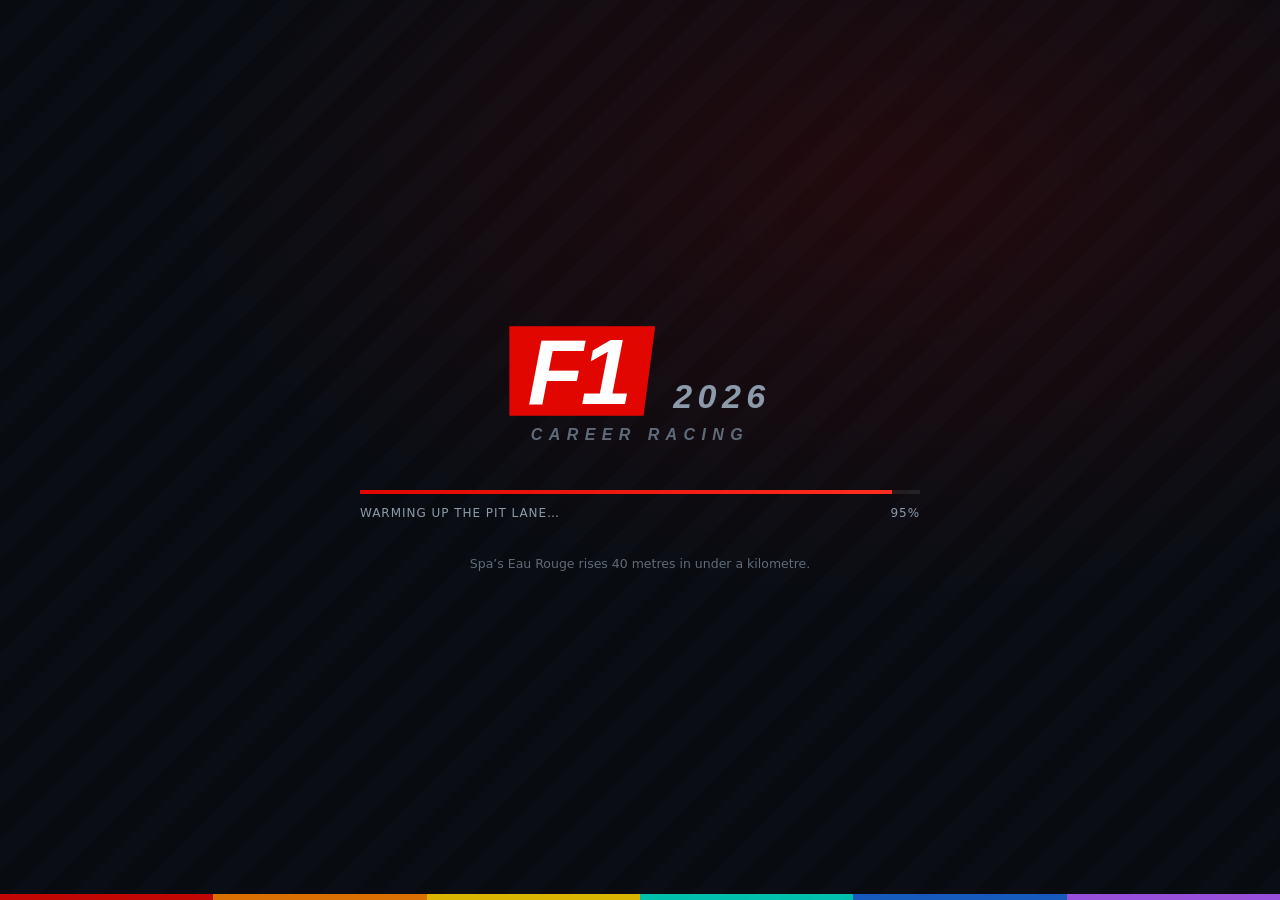
==== commit a420742b: "Section 4: 22-car field, race control, pit lane and weather Every opponent is the player's own vehic" ====
--- a/index.html
+++ b/index.html
@@ -100,9 +100,13 @@
 <script src="world/showroom.js"></script>
 <script src="world/environment.js"></script>
 <script src="world/track_scene.js"></script>
+<script src="world/weatherfx.js"></script>
 
 <!-- ============================ GAME ================================= -->
 <script src="game/session.js"></script>
+<script src="game/field.js"></script>
+<script src="game/racecontrol.js"></script>
+<script src="game/pitlane.js"></script>
 
 <!-- ============================ UI =================================== -->
 <script src="ui/ui.js"></script>
--- a/css/hud.css
+++ b/css/hud.css
@@ -589,3 +589,110 @@
 body[data-camera="tcam"] .hud-cluster { bottom: calc(var(--hud-pad) + 10px); }
 body[data-camera="cockpit"] .hud-tyres,
 body[data-camera="tcam"] .hud-tyres { bottom: calc(var(--hud-pad) + 6px); }
+
+/* ------------------------------------------------------------------ */
+/* flags, weather, pit, penalties                                      */
+/* ------------------------------------------------------------------ */
+.hud-flag.show {
+  padding: 5px 14px;
+  border-radius: 3px;
+  font-size: 12px;
+  font-weight: 800;
+  letter-spacing: 0.16em;
+  color: #111;
+  background: #ffd400;
+  box-shadow: 0 4px 18px rgba(0, 0, 0, 0.45);
+  animation: flagpulse 0.9s ease-in-out infinite alternate;
+}
+.hud-flag.f-sc { background: #ffd400; }
+.hud-flag.f-vsc { background: #f4e07a; }
+.hud-flag.f-red { background: #e10600; color: #fff; }
+.hud-flag.f-yellow { background: #ffd400; }
+@keyframes flagpulse { from { opacity: 0.75; } to { opacity: 1; } }
+
+.hud-weather {
+  position: absolute;
+  top: calc(var(--hud-pad) + 6px);
+  right: calc(var(--hud-pad) + 196px);
+  display: flex;
+  align-items: center;
+  gap: 7px;
+  padding: 5px 9px;
+  border-radius: 4px;
+  background: rgba(8, 11, 16, 0.6);
+  border: 1px solid rgba(255, 255, 255, 0.10);
+  font-size: 10.5px;
+  letter-spacing: 0.10em;
+  text-transform: uppercase;
+  color: #cfd6de;
+}
+.hud-weather .wx-icon { font-size: 13px; }
+.hud-weather .wx-wet {
+  display: block; width: 34px; height: 3px; border-radius: 2px;
+  background: rgba(255, 255, 255, 0.14); overflow: hidden;
+}
+.hud-weather .wx-wet b { display: block; height: 100%; width: 0; background: #47c7fc; }
+.hud-weather.wet { border-color: rgba(71, 199, 252, 0.55); }
+
+.hud-pit {
+  position: absolute;
+  left: 50%;
+  bottom: calc(var(--hud-pad) + 168px);
+  transform: translateX(-50%) translateY(8px);
+  padding: 6px 14px;
+  border-radius: 4px;
+  background: rgba(225, 6, 0, 0.88);
+  color: #fff;
+  font-size: 11px;
+  font-weight: 700;
+  letter-spacing: 0.14em;
+  opacity: 0;
+  transition: opacity 0.18s ease, transform 0.18s ease;
+}
+.hud-pit.show { opacity: 1; transform: translateX(-50%) translateY(0); }
+.hud-pit.boxed { background: #19c37d; color: #06210f; }
+
+.hud-pen {
+  margin-top: 6px;
+  padding: 3px 7px;
+  border-radius: 3px;
+  background: rgba(225, 6, 0, 0.85);
+  color: #fff;
+  font-size: 11px;
+  font-weight: 700;
+  text-align: center;
+  letter-spacing: 0.08em;
+  opacity: 0;
+  transition: opacity 0.2s ease;
+}
+.hud-pen.show { opacity: 1; }
+
+/* results table on the finish card */
+.result-table {
+  margin: 14px 0 6px;
+  border: 1px solid rgba(255, 255, 255, 0.10);
+  border-radius: 5px;
+  overflow: hidden;
+  font-size: 12px;
+}
+.result-table .rt-head,
+.result-table .rt-row {
+  display: grid;
+  grid-template-columns: 42px 1fr 52px 86px;
+  align-items: center;
+  padding: 5px 10px;
+  gap: 6px;
+}
+.result-table .rt-head {
+  background: rgba(255, 255, 255, 0.06);
+  color: #8b959f;
+  font-size: 9.5px;
+  letter-spacing: 0.14em;
+}
+.result-table .rt-row:nth-child(odd) { background: rgba(255, 255, 255, 0.025); }
+.result-table .rt-row.me { background: rgba(225, 6, 0, 0.22); color: #fff; }
+.result-table .rt-row .p { font-weight: 800; }
+.result-table .rt-row .n { letter-spacing: 0.08em; font-weight: 600; }
+.result-table .rt-row .l { color: #8b959f; }
+.result-table .rt-row .g { text-align: right; }
+.hud-flag.f-blue { background: #2f7fe0; color: #fff; }
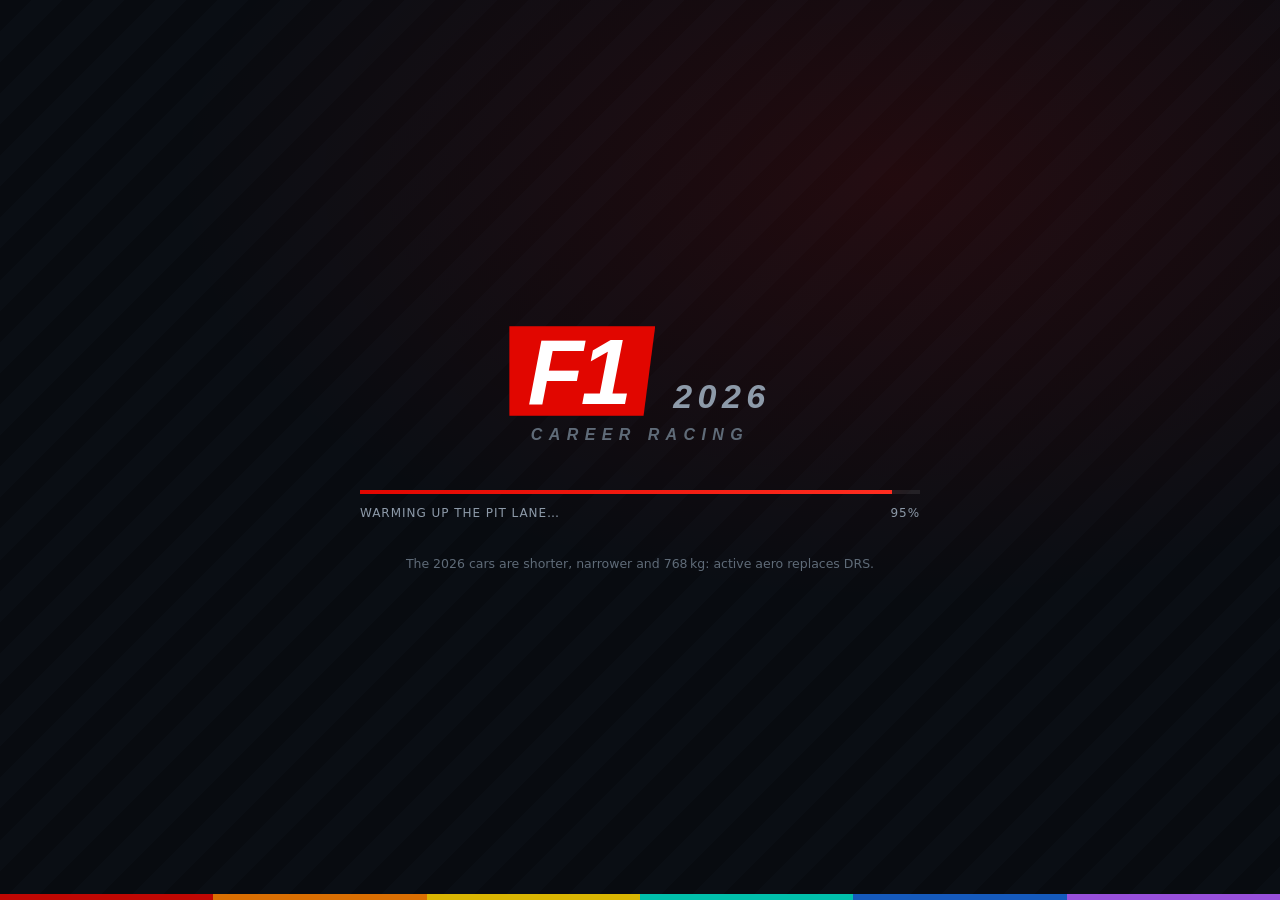
==== commit c472a761: "Section 5: weekend flow, formation lap, replays and photo mode Practice, Q1-Q3 with real knockouts, " ====
--- a/index.html
+++ b/index.html
@@ -107,11 +107,14 @@
 <script src="game/field.js"></script>
 <script src="game/racecontrol.js"></script>
 <script src="game/pitlane.js"></script>
+<script src="game/weekend.js"></script>
+<script src="game/replay.js"></script>
 
 <!-- ============================ UI =================================== -->
 <script src="ui/ui.js"></script>
 <script src="ui/hud.js"></script>
 <script src="ui/race.js"></script>
+<script src="ui/weekend.js"></script>
 
 <!-- ============================ APP ================================== -->
 <script src="core/app.js"></script>
--- a/css/ui.css
+++ b/css/ui.css
@@ -393,3 +393,66 @@
   .screen::before { background: linear-gradient(180deg, rgba(4,6,9,0.9), rgba(4,6,9,0.6) 45%, rgba(4,6,9,0.85)); }
   .screen.no-scrim::before { display: none; }
 }
+
+/* ------------------------------------------------------------------ */
+/* weekend paddock                                                     */
+/* ------------------------------------------------------------------ */
+.wkd-body { flex: 1; display: grid; grid-template-columns: 330px 1fr; gap: 14px; min-height: 0; }
+.wkd-sessions { display: flex; flex-direction: column; min-height: 0; }
+.wkd-list { flex: 1; overflow: auto; display: flex; flex-direction: column; gap: 6px; }
+.wkd-row {
+  display: grid;
+  grid-template-columns: 22px 1fr auto auto;
+  align-items: center;
+  gap: 8px;
+  padding: 9px 10px;
+  background: rgba(255, 255, 255, 0.03);
+  border: 1px solid var(--line);
+  border-radius: 4px;
+  color: var(--text);
+  text-align: left;
+  cursor: pointer;
+  font: inherit;
+  transition: background 0.15s ease, border-color 0.15s ease;
+}
+.wkd-row:hover { background: rgba(255, 255, 255, 0.07); }
+.wkd-row.sel { border-color: rgba(255, 255, 255, 0.35); background: rgba(255, 255, 255, 0.08); }
+.wkd-row.next { border-color: rgba(0, 224, 199, 0.5); }
+.wkd-row.done { opacity: 0.85; }
+.wkd-row .k { color: var(--red-soft); font-size: 12px; text-align: center; }
+.wkd-row .lbl { font-family: var(--cond); font-style: italic; font-weight: 700; font-size: 14.5px; letter-spacing: 0.02em; }
+.wkd-row .meta { font-size: 11px; color: var(--muted); }
+.wkd-row .st { font-size: 10px; letter-spacing: 0.12em; color: var(--teal); text-transform: uppercase; min-width: 34px; text-align: right; }
+.wkd-row.done .st { color: var(--muted); }
+
+.wkd-timing { display: flex; flex-direction: column; min-height: 0; gap: 10px; }
+.wkd-timing-inner { flex: 1; min-height: 0; overflow: auto; }
+.wkd-timing-head { display: flex; align-items: baseline; gap: 12px; margin-bottom: 8px; }
+.wkd-brief p { margin: 0 0 8px; font-size: 12.5px; line-height: 1.55; color: #c3cad2; max-width: 70ch; }
+.wkd-table { border: 1px solid var(--line); border-radius: 4px; overflow: hidden; font-size: 12px; }
+.wkd-table .wt-head, .wkd-table .wt-row {
+  display: grid; grid-template-columns: 40px 1fr 120px 92px 76px; gap: 8px;
+  align-items: center; padding: 6px 10px;
+}
+.wkd-table .wt-head { background: rgba(255, 255, 255, 0.05); font-size: 9px; letter-spacing: 0.16em; color: var(--muted); }
+.wkd-table .wt-row:nth-child(even) { background: rgba(255, 255, 255, 0.025); }
+.wkd-table .wt-row.me { background: rgba(225, 6, 0, 0.2); }
+.wkd-table .wt-row .n { display: flex; align-items: center; gap: 7px; letter-spacing: 0.06em; font-weight: 600; }
+.wkd-table .wt-row .t { color: var(--muted); font-size: 11px; }
+.wkd-table .wt-more { padding: 5px 10px; font-size: 10.5px; letter-spacing: 0.1em; }
+.wkd-table .sw, .wg-row .sw { width: 3px; height: 13px; border-radius: 1px; display: inline-block; }
+
+.wkd-grid h4 {
+  margin: 16px 0 8px; font-size: 10px; letter-spacing: 0.18em; text-transform: uppercase; color: var(--muted);
+}
+.wg-grid { display: grid; grid-template-columns: repeat(auto-fill, minmax(118px, 1fr)); gap: 4px; }
+.wg-row {
+  display: flex; align-items: center; gap: 7px; padding: 4px 7px;
+  background: rgba(255, 255, 255, 0.03); border-radius: 3px; font-size: 11.5px;
+}
+.wg-row.me { background: rgba(225, 6, 0, 0.22); }
+.wg-row .p { color: var(--muted); font-size: 10px; min-width: 14px; }
+.wkd-actions { display: flex; align-items: center; gap: 8px; padding-top: 8px; border-top: 1px solid var(--line); }
+.wkd-actions .spacer { flex: 1; }
+.wkd-complete { display: flex; flex-direction: column; gap: 2px; font-size: 12px; }
+.wkd-right { display: flex; align-items: center; gap: 8px; }
--- a/css/hud.css
+++ b/css/hud.css
@@ -696,3 +696,58 @@
 .result-table .rt-row .l { color: #8b959f; }
 .result-table .rt-row .g { text-align: right; }
 .hud-flag.f-blue { background: #2f7fe0; color: #fff; }
+
+/* replay + photo mode */
+.hud-replay {
+  position: absolute;
+  top: calc(var(--hud-pad) + 6px);
+  left: 50%;
+  transform: translateX(-50%);
+  padding: 5px 14px;
+  border-radius: 3px;
+  background: rgba(8, 11, 16, 0.78);
+  border: 1px solid rgba(255, 255, 255, 0.2);
+  color: #fff;
+  font-size: 11px;
+  font-weight: 700;
+  letter-spacing: 0.2em;
+  opacity: 0;
+  transition: opacity 0.2s ease;
+}
+.hud-replay.show { opacity: 1; animation: flagpulse 1.4s ease-in-out infinite alternate; }
+#hud-root.photo .hud-cluster,
+#hud-root.photo .hud-map,
+#hud-root.photo .hud-tower,
+#hud-root.photo .hud-weather,
+#hud-root.photo .hud-timing,
+#hud-root.photo .hud-pos,
+#hud-root.photo .hud-flag { opacity: 0.15; }
+
+.hud-photo {
+  position: absolute;
+  top: calc(var(--hud-pad) + 44px);
+  left: 50%;
+  transform: translateX(-50%);
+  display: none;
+  flex-direction: column;
+  align-items: center;
+  gap: 3px;
+  padding: 8px 18px;
+  border-radius: 4px;
+  background: rgba(8, 11, 16, 0.6);
+  border: 1px solid rgba(255, 255, 255, 0.18);
+  text-align: center;
+}
+.hud-photo b { font-size: 11px; letter-spacing: 0.22em; color: #fff; }
+.hud-photo span { font-size: 10px; letter-spacing: 0.08em; color: #9aa4ae; }
+#hud-root.photo .hud-photo { display: flex; }
+
+/* when the results card is open the smaller finish banner steps aside */
+#hud-root.summary .hud-finish { opacity: 0; visibility: hidden; }
+.hud-tower .tower-row .g { white-space: nowrap; }
+
+/* the results card is taller than the pause card: allow it to scroll */
+.race-pause { padding: 18px 0; }
+.pause-card { max-height: calc(100vh - 60px); overflow-y: auto; }
+.pause-card::-webkit-scrollbar { width: 6px; }
+.pause-card::-webkit-scrollbar-thumb { background: rgba(255, 255, 255, 0.18); border-radius: 3px; }
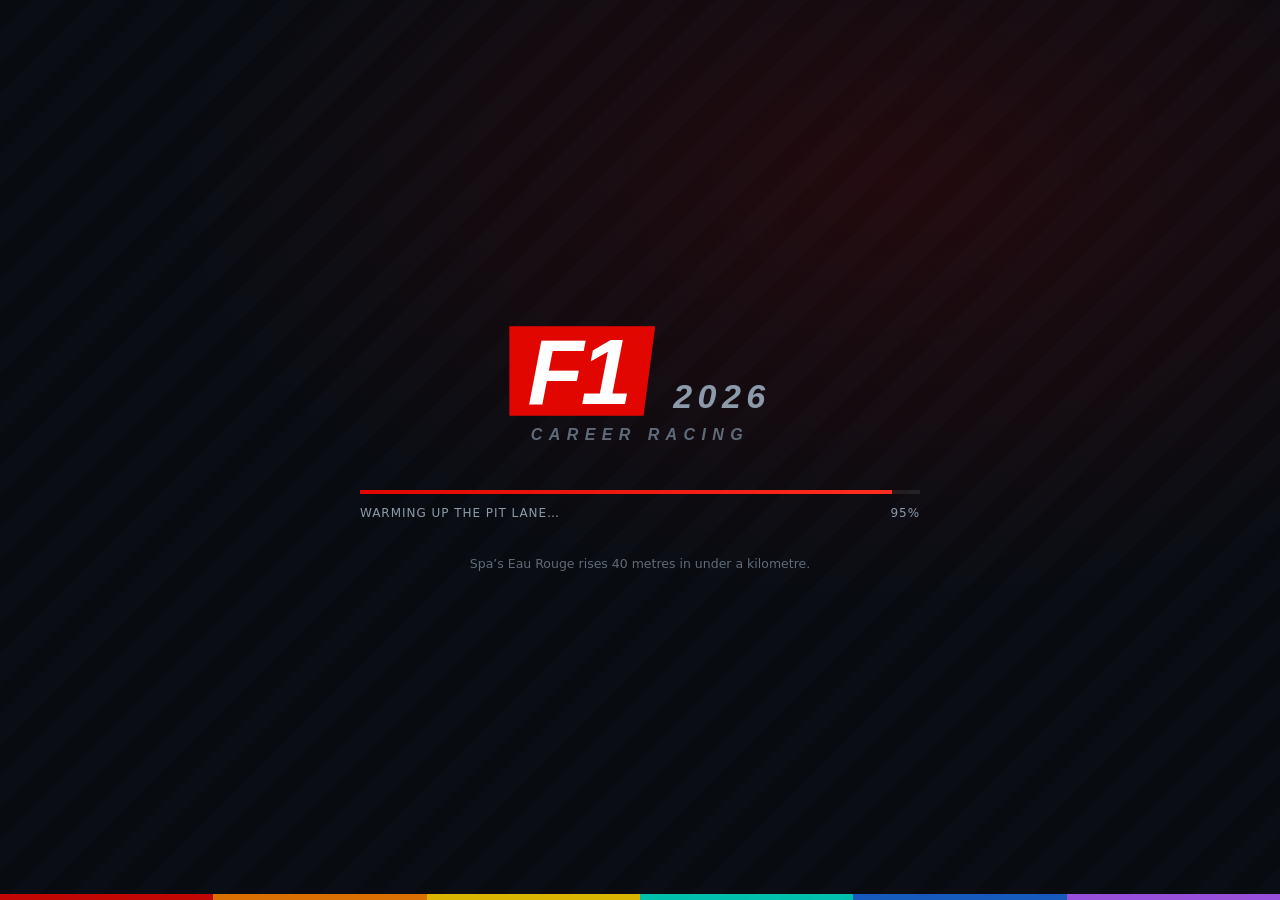
==== commit 0eed628b: "Section 6: career mode with contracts, R&D, market and saves A career is plain JSON: create a driver" ====
--- a/index.html
+++ b/index.html
@@ -109,12 +109,14 @@
 <script src="game/pitlane.js"></script>
 <script src="game/weekend.js"></script>
 <script src="game/replay.js"></script>
+<script src="game/career.js"></script>
 
 <!-- ============================ UI =================================== -->
 <script src="ui/ui.js"></script>
 <script src="ui/hud.js"></script>
 <script src="ui/race.js"></script>
 <script src="ui/weekend.js"></script>
+<script src="ui/career.js"></script>
 
 <!-- ============================ APP ================================== -->
 <script src="core/app.js"></script>
--- a/css/ui.css
+++ b/css/ui.css
@@ -456,3 +456,143 @@
 .wkd-actions .spacer { flex: 1; }
 .wkd-complete { display: flex; flex-direction: column; gap: 2px; font-size: 12px; }
 .wkd-right { display: flex; align-items: center; gap: 8px; }
+
+/* ------------------------------------------------------------------ */
+/* career setup                                                        */
+/* ------------------------------------------------------------------ */
+.cs-body { flex: 1; display: grid; grid-template-columns: 1fr 1fr; gap: 14px; min-height: 0; }
+.cs-left, .cs-right { display: flex; flex-direction: column; gap: 10px; min-height: 0; overflow: auto; }
+.cs-tabs { display: flex; gap: 6px; margin-bottom: 6px; }
+.cs-tabs button {
+  flex: 1; padding: 8px 10px; cursor: pointer; font: inherit; font-size: 11.5px;
+  letter-spacing: 0.08em; text-transform: uppercase; color: var(--muted);
+  background: rgba(255, 255, 255, 0.03); border: 1px solid var(--line); border-radius: 4px;
+}
+.cs-tabs button.on { color: #fff; border-color: rgba(255, 255, 255, 0.4); background: rgba(255, 255, 255, 0.09); }
+.cs-field { display: flex; flex-direction: column; gap: 4px; font-size: 10px; letter-spacing: 0.14em; text-transform: uppercase; color: var(--muted); }
+.cs-field input, .cs-field select {
+  font: inherit; font-size: 14px; letter-spacing: 0.02em; text-transform: none; color: var(--text);
+  padding: 8px 10px; background: rgba(0, 0, 0, 0.35); border: 1px solid var(--line-strong); border-radius: 4px;
+}
+.cs-field input:focus, .cs-field select:focus { outline: 2px solid rgba(0, 224, 199, 0.5); outline-offset: 1px; }
+.cs-row { display: grid; grid-template-columns: 1fr 90px 100px; gap: 8px; }
+.cs-note { font-size: 11.5px; line-height: 1.55; margin: 4px 0 0; }
+
+.cs-teams { display: flex; flex-direction: column; gap: 4px; }
+.cs-team {
+  display: grid; grid-template-columns: 3px 1fr 34px 74px 16px; align-items: center; gap: 9px;
+  padding: 7px 9px; cursor: pointer; font: inherit; text-align: left; color: var(--text);
+  background: rgba(255, 255, 255, 0.03); border: 1px solid var(--line); border-radius: 4px;
+}
+.cs-team:hover:not(.locked) { background: rgba(255, 255, 255, 0.08); }
+.cs-team.on { border-color: var(--teal); background: rgba(0, 224, 199, 0.1); }
+.cs-team.locked { opacity: 0.35; cursor: not-allowed; }
+.cs-team .sw { width: 3px; height: 15px; border-radius: 1px; display: inline-block; }
+.cs-team .n { font-family: var(--cond); font-style: italic; font-weight: 700; font-size: 14px; }
+.cs-team .st { font-size: 11px; color: var(--muted); }
+.cs-team .sal { font-size: 11px; color: var(--teal); text-align: right; }
+.cs-team .lock { color: var(--red-soft); font-size: 11px; }
+.cs-summary { display: flex; gap: 22px; padding: 10px 0 4px; border-top: 1px solid var(--line); margin-top: auto; }
+.cs-summary div { display: flex; flex-direction: column; gap: 2px; }
+.cs-summary span { font-size: 9.5px; letter-spacing: 0.16em; text-transform: uppercase; color: var(--muted); }
+.cs-summary b { font-size: 16px; font-family: var(--cond); font-style: italic; }
+
+/* ------------------------------------------------------------------ */
+/* career hub                                                          */
+/* ------------------------------------------------------------------ */
+.career-hero-wrap { margin-bottom: 12px; }
+.career-hero { display: flex; align-items: center; justify-content: space-between; gap: 18px; }
+.ch-team { display: flex; align-items: center; gap: 10px; }
+.ch-team .sw { width: 4px; height: 34px; border-radius: 2px; }
+.ch-team b { display: block; font-family: var(--cond); font-style: italic; font-size: 24px; line-height: 1.05; }
+.ch-team span { font-size: 11px; letter-spacing: 0.1em; text-transform: uppercase; color: var(--muted); }
+.ch-stats { display: flex; gap: 26px; }
+.ch-stats div { display: flex; flex-direction: column; gap: 1px; text-align: right; }
+.ch-stats span { font-size: 9px; letter-spacing: 0.16em; text-transform: uppercase; color: var(--muted); }
+.ch-stats b { font-size: 15px; font-family: var(--cond); font-style: italic; }
+
+.career-body { flex: 1; display: grid; grid-template-columns: 1fr 320px; gap: 14px; min-height: 0; }
+.career-main, .career-side { display: flex; flex-direction: column; gap: 10px; overflow: auto; min-height: 0; padding-bottom: 8px; }
+.career-card {
+  background: var(--panel); border: 1px solid var(--line); border-radius: 6px; padding: 14px 16px;
+}
+.career-card h3 {
+  margin: 0 0 10px; font-family: var(--cond); font-style: italic; font-weight: 800;
+  font-size: 14px; letter-spacing: 0.1em; text-transform: uppercase; color: var(--muted);
+}
+.next-race { display: flex; align-items: center; gap: 14px; }
+.next-race .cc {
+  padding: 5px 9px; border-radius: 3px; background: var(--red); color: #fff;
+  font-family: var(--cond); font-style: italic; font-weight: 800; font-size: 13px;
+}
+.nr-main { flex: 1; display: flex; flex-direction: column; gap: 2px; }
+.nr-main b { font-family: var(--cond); font-style: italic; font-size: 22px; }
+.nr-main span { font-size: 11px; color: var(--muted); letter-spacing: 0.04em; }
+.nr-actions { display: flex; gap: 6px; }
+
+.ctable { display: flex; flex-direction: column; gap: 1px; }
+.ct-row, .ft-row { display: grid; align-items: center; gap: 8px; padding: 4px 6px; border-radius: 3px; font-size: 12px; }
+.ct-row { grid-template-columns: 20px 3px 1fr 44px; }
+.ft-row { grid-template-columns: 24px 3px 1fr 90px 52px; }
+.ct-row:nth-child(odd), .ft-row:nth-child(odd) { background: rgba(255, 255, 255, 0.025); }
+.ct-row.me, .ft-row.me { background: rgba(225, 6, 0, 0.22); }
+.ct-row .sw, .ft-row .sw { width: 3px; height: 12px; border-radius: 1px; display: inline-block; }
+.ct-row .p, .ft-row .p { color: var(--muted); font-size: 10.5px; }
+.ct-row .n { font-weight: 600; letter-spacing: 0.08em; }
+.ft-row .t { color: var(--muted); font-size: 11px; }
+.ct-row .pts, .ft-row .pts { text-align: right; font-weight: 600; }
+
+.rnd-list { display: flex; flex-direction: column; gap: 7px; }
+.rnd-row { display: grid; grid-template-columns: 1fr 100px 84px; gap: 10px; align-items: center; }
+.rnd-name { display: flex; flex-direction: column; gap: 1px; }
+.rnd-name b { font-size: 12.5px; font-weight: 600; }
+.rnd-name span { font-size: 10px; color: var(--muted); }
+.bar { display: block; height: 5px; border-radius: 3px; background: rgba(255, 255, 255, 0.1); overflow: hidden; }
+.bar b { display: block; height: 100%; background: var(--teal); border-radius: 3px; }
+
+.market { display: flex; flex-direction: column; gap: 5px; }
+.mk-row { display: grid; grid-template-columns: 3px 1fr 130px 80px 60px; gap: 9px; align-items: center; font-size: 12px; }
+.mk-row .sw { width: 3px; height: 14px; border-radius: 1px; }
+
+.slots { display: flex; flex-direction: column; gap: 8px; }
+.slot { border: 1px solid var(--line); border-radius: 5px; padding: 10px 12px; display: flex; flex-direction: column; gap: 6px; }
+.slot.empty { opacity: 0.6; }
+.slot.on { border-color: rgba(0, 224, 199, 0.45); }
+.slot-head { display: flex; justify-content: space-between; font-size: 11px; letter-spacing: 0.12em; text-transform: uppercase; }
+.slot-body { display: flex; flex-direction: column; gap: 1px; font-size: 11.5px; }
+.slot-body b { font-family: var(--cond); font-style: italic; font-size: 15px; }
+.slot-body span { color: var(--muted); }
+.slot-actions { display: flex; gap: 6px; }
+.slot-io { display: flex; gap: 8px; margin-top: 12px; }
+.slot-io .btn { cursor: pointer; }
+
+.career-nav { display: flex; gap: 5px; }
+.career-nav .btn.on { background: rgba(255, 255, 255, 0.14); border-color: rgba(255, 255, 255, 0.35); }
+.career-right { display: flex; align-items: center; gap: 8px; }
+.career-grid { display: flex; flex-direction: column; gap: 1px; }
+.cg-row {
+  display: grid; grid-template-columns: 20px 1fr 34px; gap: 7px; align-items: center;
+  padding: 3px 5px; border-radius: 3px; font-size: 11.5px; color: var(--muted);
+}
+.cg-row .r { font-size: 10px; text-align: right; }
+.cg-row.done { color: var(--text); }
+.cg-row.done .tick { color: var(--teal); font-size: 10px; text-align: right; }
+.cg-row.next { background: rgba(255, 255, 255, 0.07); color: #fff; }
+.cg-row .now { font-size: 8.5px; letter-spacing: 0.1em; color: var(--red-soft); text-align: right; }
+.contract { display: flex; flex-direction: column; gap: 4px; }
+.co-team { display: flex; align-items: center; gap: 8px; margin-bottom: 4px; }
+.co-team .sw { width: 4px; height: 16px; border-radius: 2px; }
+.co-team b { font-family: var(--cond); font-style: italic; font-size: 16px; }
+.co-row { display: flex; justify-content: space-between; font-size: 11.5px; color: var(--muted); }
+.co-row span:last-child { color: var(--text); }
+
+/* the setup screen must fit 720 px: tighten it and keep the CTA visible */
+.cs-left, .cs-right { padding: 14px 16px; }
+.cs-teams { gap: 3px; }
+.cs-team { padding: 5px 9px; }
+.cs-team .n { font-size: 13px; }
+.cs-summary { padding: 8px 0 2px; }
+.cs-actions { margin-top: 8px; }
+.cs-actions .btn { width: 100%; justify-content: center; }
+.cs-body { overflow: hidden; }
+.cs-note { font-size: 11px; }
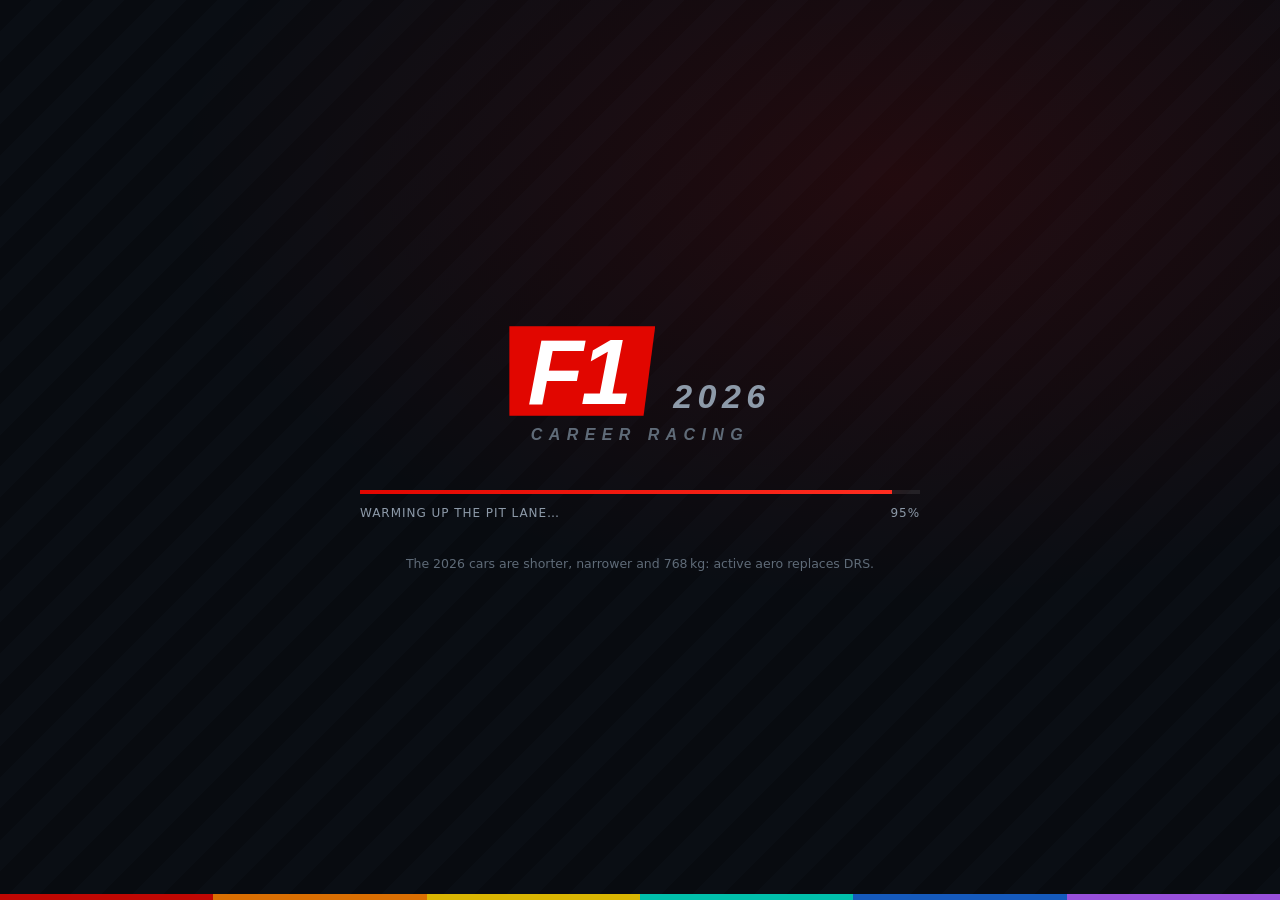
==== commit 2c40ab87: "Section 7: synthesised audio, engineer radio, time trial ghost, championship Co-authored-by: arena-a" ====
--- a/index.html
+++ b/index.html
@@ -54,6 +54,7 @@
 <script src="core/settings.js"></script>
 <script src="core/input.js"></script>
 <script src="core/renderer.js"></script>
+<script src="core/audio.js"></script>
 
 <!-- ============================ DATA ================================= -->
 <script src="data/teams.js"></script>
@@ -110,6 +111,7 @@
 <script src="game/weekend.js"></script>
 <script src="game/replay.js"></script>
 <script src="game/career.js"></script>
+<script src="game/championship.js"></script>
 
 <!-- ============================ UI =================================== -->
 <script src="ui/ui.js"></script>
@@ -117,6 +119,8 @@
 <script src="ui/race.js"></script>
 <script src="ui/weekend.js"></script>
 <script src="ui/career.js"></script>
+<script src="ui/timetrial.js"></script>
+<script src="ui/championship.js"></script>
 
 <!-- ============================ APP ================================== -->
 <script src="core/app.js"></script>
--- a/css/ui.css
+++ b/css/ui.css
@@ -596,3 +596,108 @@
 .cs-actions .btn { width: 100%; justify-content: center; }
 .cs-body { overflow: hidden; }
 .cs-note { font-size: 11px; }
+
+/* ------------------------------------------------------------------ */
+/* time trial                                                          */
+/* ------------------------------------------------------------------ */
+.tt-body { flex: 1; display: grid; grid-template-columns: 340px 1fr; gap: 14px; min-height: 0; }
+.tt-list { overflow: auto; }
+.tt-rows { display: flex; flex-direction: column; gap: 3px; }
+.tt-row {
+  display: grid; grid-template-columns: 22px 1fr 74px; gap: 8px; align-items: center;
+  padding: 6px 8px; cursor: pointer; font: inherit; text-align: left; color: var(--text);
+  background: rgba(255, 255, 255, 0.03); border: 1px solid transparent; border-radius: 4px;
+}
+.tt-row:hover { background: rgba(255, 255, 255, 0.08); }
+.tt-row.on { border-color: var(--teal); background: rgba(0, 224, 199, 0.08); }
+.tt-row .r { font-size: 10px; color: var(--muted); }
+.tt-row .n { font-size: 12.5px; }
+.tt-row .pb { font-size: 11px; color: var(--teal); text-align: right; }
+.tt-detail { display: flex; flex-direction: column; gap: 12px; }
+.tt-head { display: flex; align-items: baseline; gap: 12px; }
+.tt-pb { display: flex; gap: 28px; }
+.tt-pb div { display: flex; flex-direction: column; gap: 1px; }
+.tt-pb span { font-size: 9.5px; letter-spacing: 0.16em; text-transform: uppercase; color: var(--muted); }
+.tt-pb b { font-family: var(--cond); font-style: italic; font-size: 22px; }
+.tt-note { font-size: 12px; line-height: 1.55; max-width: 62ch; }
+.tt-car { display: flex; align-items: center; gap: 8px; padding: 8px 10px; background: rgba(255, 255, 255, 0.03); border-radius: 4px; }
+.tt-car .sw { width: 4px; height: 16px; border-radius: 2px; }
+.tt-actions { display: flex; gap: 8px; justify-content: flex-end; }
+.tt-board { margin-top: auto; }
+.tt-board h4 { margin: 0 0 6px; font-size: 9.5px; letter-spacing: 0.18em; text-transform: uppercase; color: var(--muted); }
+.tt-b-row { display: flex; justify-content: space-between; font-size: 11.5px; padding: 2px 0; color: var(--muted); }
+
+/* ------------------------------------------------------------------ */
+/* championship                                                        */
+/* ------------------------------------------------------------------ */
+.champ-body { flex: 1; min-height: 0; display: flex; }
+.champ-setup { flex: 1; display: grid; grid-template-columns: 1fr 1fr; gap: 18px; min-height: 0; }
+.cs-col { display: flex; flex-direction: column; min-height: 0; gap: 8px; }
+.champ-drivers { overflow: auto; display: flex; flex-direction: column; gap: 3px; align-content: start; }
+.cd-team { display: grid; grid-template-columns: 1fr 1fr; column-gap: 10px; row-gap: 1px; }
+.cd-team + .cd-team { margin-top: 4px; }
+.cd-bar { grid-column: 1 / -1; height: 2px; border-radius: 1px; opacity: 0.9; }
+.cd-row {
+  font: inherit; font-size: 11.5px; text-align: left; cursor: pointer; color: var(--muted);
+  background: none; border: 0; border-radius: 3px; padding: 2px 5px;
+}
+.cd-row:hover { background: rgba(255, 255, 255, 0.07); color: var(--text); }
+.cd-row.on { background: rgba(0, 224, 199, 0.14); color: var(--text); box-shadow: inset 2px 0 0 var(--teal); }
+.champ-rounds { overflow: auto; display: grid; grid-template-columns: 1fr 1fr; grid-template-rows: repeat(11, auto); grid-auto-flow: column; gap: 1px 18px; align-content: start; }
+.cr-row { display: flex; align-items: center; gap: 6px; font-size: 11.5px; color: var(--muted); padding: 2px 3px; cursor: pointer; }
+.cr-row:hover { color: var(--text); }
+.cr-row .r { font-size: 9.5px; width: 16px; }
+.cr-row .n { flex: 1; }
+.cr-row .tag { font-size: 8.5px; letter-spacing: 0.1em; color: var(--teal); }
+.cs-actions { margin-top: auto; display: flex; align-items: center; gap: 14px; justify-content: space-between; }
+.cs-actions .btn { min-width: 190px; }
+.champ-grid { flex: 1; display: flex; min-width: 0; }
+.champ-main { flex: 1; display: flex; flex-direction: column; gap: 12px; min-height: 0; overflow: auto; }
+.champ-top { display: flex; gap: 30px; }
+.champ-top div { display: flex; flex-direction: column; gap: 1px; }
+.champ-top .k { font-size: 9px; letter-spacing: 0.16em; text-transform: uppercase; color: var(--muted); }
+.champ-top b { font-family: var(--cond); font-size: 20px; font-style: italic; }
+.champ-top .teal { color: var(--teal); }
+.champ-next {
+  display: grid; grid-template-columns: 1fr auto; grid-template-areas: 'r a' 'n a' 'c a';
+  align-items: center; gap: 0 12px; padding: 10px 14px; background: rgba(255, 255, 255, 0.04);
+  border-left: 3px solid var(--teal); border-radius: 3px;
+}
+.champ-next .cn-r { grid-area: r; font-size: 9px; letter-spacing: 0.18em; text-transform: uppercase; color: var(--muted); }
+.champ-next .cn-n { grid-area: n; font-family: var(--cond); font-size: 24px; font-style: italic; line-height: 1.1; }
+.champ-next .cn-c { grid-area: c; font-size: 11px; }
+.champ-next .cn-a { grid-area: a; display: flex; gap: 8px; }
+.champ-next.done { border-left-color: var(--muted); grid-template-areas: 'n a' 'c a'; }
+.champ-tables { display: grid; grid-template-columns: 1fr 1fr; gap: 16px; }
+.ct-box h4 { margin: 0 0 5px; font-size: 9px; letter-spacing: 0.18em; text-transform: uppercase; color: var(--muted); }
+.ct-box .ct-list { display: flex; flex-direction: column; gap: 1px; }
+.ct-box.drivers .ct-list { display: block; columns: 2; column-gap: 14px; }
+.ct-box.drivers .ct-row { break-inside: avoid; }
+.ct-box .ct-row {
+  display: grid; grid-template-columns: 20px 3px 1fr auto; gap: 7px; align-items: center;
+  font-size: 11.5px; padding: 2px 4px; border-radius: 3px;
+}
+.ct-box .ct-row .p { font-size: 9.5px; color: var(--muted); text-align: right; }
+.ct-box .ct-row .bar { height: 13px; border-radius: 1px; opacity: 0.8; }
+.ct-box .ct-row .n { color: var(--muted); }
+.ct-box .ct-row b { font-size: 11.5px; }
+.ct-box .ct-row.me { background: rgba(0, 224, 199, 0.1); }
+.ct-box .ct-row.me .n { color: var(--text); }
+.champ-actions { margin-top: auto; display: flex; align-items: center; gap: 14px; }
+.champ-actions .muted { font-size: 10.5px; }
+
+/* mute chip: fixed, top-right under the timing tower, survives all screens */
+body.audio-muted::after {
+  content: 'SOUND OFF \00b7 M';
+  position: fixed; top: 10px; right: 14px; z-index: 60;
+  font-family: var(--cond); font-size: 10px; letter-spacing: 0.16em;
+  color: #0b0d10; background: var(--amber, #f2b31a); padding: 3px 8px; border-radius: 3px;
+  pointer-events: none;
+}
+/* inside a session the HUD draws its own chip; hide the menu one */
+body.audio-muted:has(#screen-root.race-active)::after { display: none; }
+
+.tt-stats { display: flex; gap: 30px; padding: 10px 0; border-top: 1px solid rgba(255, 255, 255, 0.07); border-bottom: 1px solid rgba(255, 255, 255, 0.07); }
+.tt-stats div { display: flex; flex-direction: column; gap: 1px; }
+.tt-stats span { font-size: 9px; letter-spacing: 0.16em; text-transform: uppercase; color: var(--muted); }
+.tt-stats b { font-family: var(--cond); font-style: italic; font-size: 17px; }
--- a/css/hud.css
+++ b/css/hud.css
@@ -751,3 +751,25 @@
 .pause-card { max-height: calc(100vh - 60px); overflow-y: auto; }
 .pause-card::-webkit-scrollbar { width: 6px; }
 .pause-card::-webkit-scrollbar-thumb { background: rgba(255, 255, 255, 0.18); border-radius: 3px; }
+
+/* engineer radio line: a squelch chip, typed out by ui/hud.js */
+.hud-radio b {
+  font-family: var(--cond); font-size: 10px; letter-spacing: 0.18em;
+  color: var(--red); margin-right: 10px; vertical-align: 1px;
+}
+.hud-radio.typing { border-left-color: var(--amber, #f2b31a); }
+.hud-radio.typing b::after {
+  content: ''; display: inline-block; width: 4px; height: 4px; margin-left: 4px;
+  border-radius: 50%; background: currentColor; animation: radio-pip 0.8s steps(2) infinite;
+}
+@keyframes radio-pip { 50% { opacity: 0.15; } }
+
+/* sound-off chip inside the HUD: only visible while muted */
+.hud-mute {
+  position: absolute; left: 50%; transform: translateX(-50%) translateY(-6px);
+  top: calc(var(--hud-pad) + 140px);
+  font-family: var(--cond); font-size: 10px; letter-spacing: 0.16em;
+  color: #0b0d10; background: var(--amber, #f2b31a); padding: 2px 8px; border-radius: 3px;
+  opacity: 0; pointer-events: none; transition: opacity 0.2s ease, transform 0.2s ease;
+}
+.hud-mute.on { opacity: 0.92; transform: translateX(-50%) translateY(0); }
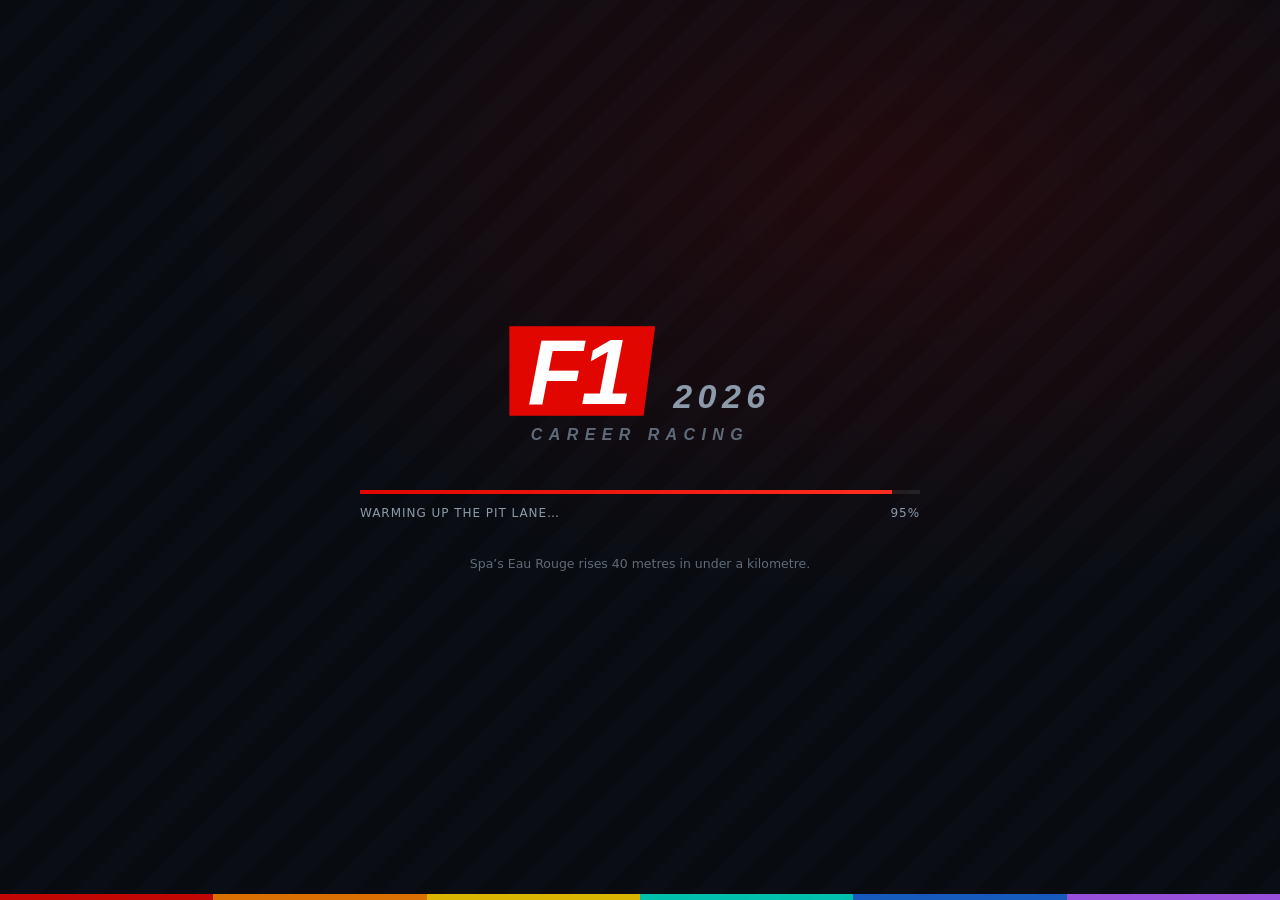
==== commit 90a005c6: "Section 10.1-10.3: overhaul shot rig, global render pipeline (sky/PMREM/post/shadows), Monza track s" ====
--- a/index.html
+++ b/index.html
@@ -48,6 +48,7 @@
 
 <!-- ============================ LIBRARIES ============================ -->
 <script src="lib/three.min.js"></script>
+<script src="lib/three-post.js"></script>
 
 <!-- ============================ CORE ================================= -->
 <script src="core/utils.js"></script>
@@ -99,6 +100,10 @@
 <!-- ============================ WORLD ================================ -->
 <script src="world/car_model.js"></script>
 <script src="world/showroom.js"></script>
+<script src="world/shots.js"></script>
+<script src="world/sky.js"></script>
+<script src="world/surface.js"></script>
+<script src="world/post.js"></script>
 <script src="world/environment.js"></script>
 <script src="world/track_scene.js"></script>
 <script src="world/weatherfx.js"></script>
--- a/css/ui.css
+++ b/css/ui.css
@@ -111,7 +111,7 @@
 .screen-career::before,
 .screen-championship::before,
 .screen-time-trial::before {
-  background: linear-gradient(180deg, rgba(3,5,8,0.95), rgba(3,5,8,0.88) 40%, rgba(3,5,8,0.97));
+  background: linear-gradient(180deg, rgba(3,5,8,0.985), rgba(3,5,8,0.955) 40%, rgba(3,5,8,0.99));
 }
 .screen-inner { position: relative; height: 100%; display: flex; flex-direction: column; padding: 28px 38px 22px; }
 .screen.centered .screen-inner { align-items: center; justify-content: center; }
@@ -289,9 +289,10 @@
 /* ------------------------------------------------------------------ */
 /* circuit cards                                                        */
 /* ------------------------------------------------------------------ */
-.circuit-grid { flex: 1; overflow: auto; display: grid; grid-template-columns: repeat(auto-fill, minmax(238px, 1fr)); gap: 10px; align-content: start; padding: 2px 2px 24px; }
+.circuit-grid-wrap { flex: 1 1 auto; min-height: 0; overflow-y: auto; padding-right: 4px; }
+.circuit-grid { display: grid; grid-template-columns: repeat(auto-fill, minmax(232px, 1fr)); grid-auto-rows: max-content; gap: 9px; align-content: start; padding: 2px 2px 18px; }
 .circuit-card {
-  position: relative; cursor: pointer; text-align: left; padding: 14px 16px;
+  position: relative; cursor: pointer; text-align: left; padding: 11px 14px;
   background: linear-gradient(150deg, rgba(22,28,37,0.9), rgba(11,15,21,0.9));
   border: 1px solid var(--line); overflow: hidden;
   transition: border-color 0.15s, transform 0.15s;
@@ -301,7 +302,7 @@
 .circuit-card .rd { font-family: var(--cond); font-style: italic; font-weight: 800; font-size: 11px; color: var(--dim); letter-spacing: 0.2em; }
 .circuit-card .nm { font-family: var(--cond); font-style: italic; font-weight: 800; font-size: 20px; text-transform: uppercase; margin: 3px 0 1px; }
 .circuit-card .loc { font-size: 10.5px; color: var(--muted); letter-spacing: 0.06em; }
-.circuit-card .meta { display: flex; gap: 12px; margin-top: 12px; font-size: 10.5px; color: var(--dim); }
+.circuit-card .meta { display: flex; gap: 11px; margin-top: 9px; font-size: 10.5px; color: var(--dim); }
 .circuit-card .meta b { color: var(--text); font-weight: 600; }
 .circuit-card .flagline { position: absolute; left: 0; top: 0; bottom: 0; width: 3px; }
 .chip { display: inline-block; padding: 2px 6px; font-size: 9px; letter-spacing: 0.14em; text-transform: uppercase; border: 1px solid var(--line-strong); color: var(--muted); margin-left: 6px; }
@@ -309,6 +310,52 @@
 .chip.cancelled { border-color: rgba(225,6,0,0.5); color: var(--red-soft); }
 .chip.approx { border-color: rgba(255,212,0,0.4); color: var(--yellow); }
 .chip.next { border-color: rgba(255,255,255,0.25); color: var(--muted); }
+
+/* ---- quick-race seat picker ---------------------------------------- */
+.seat-panel {
+  display: flex; flex-direction: column; gap: 6px; flex: 0 0 auto;
+  padding: 9px 13px 10px; margin-bottom: 12px;
+  background: linear-gradient(180deg, rgba(22,26,33,0.92), rgba(14,17,22,0.92));
+  border: 1px solid var(--line); border-left: 3px solid var(--red);
+  pointer-events: auto;
+}
+.seat-head { display: flex; align-items: baseline; gap: 14px; }
+.seat-kicker {
+  font-family: var(--cond); font-style: italic; font-weight: 800;
+  font-size: 11px; letter-spacing: 0.22em; text-transform: uppercase; color: var(--dim);
+}
+.seat-now { font-size: 12.5px; color: var(--muted); }
+.seat-now b { color: var(--seat, #fff); font-family: var(--cond); font-style: italic; font-size: 15px; letter-spacing: 0.02em; }
+.seat-num { margin-left: 8px; color: var(--dim); font-size: 11px; }
+.seat-teams { display: flex; gap: 4px; flex-wrap: nowrap; overflow-x: auto; scrollbar-width: none; padding-bottom: 1px; }
+.seat-teams::-webkit-scrollbar { display: none; }
+.seat-team { flex: 0 0 auto; }
+.seat-team {
+  display: flex; align-items: center; gap: 6px;
+  padding: 4px 6px; font-size: 9.5px; letter-spacing: 0.04em; letter-spacing: 0.06em; text-transform: uppercase;
+  background: rgba(255,255,255,0.03); border: 1px solid var(--line);
+  color: var(--muted); cursor: pointer; pointer-events: auto;
+  font-family: var(--cond); font-style: italic; font-weight: 700;
+  transition: background .12s, color .12s, border-color .12s;
+}
+.seat-team:hover { background: rgba(255,255,255,0.07); color: var(--text); }
+.seat-team .swatch { width: 3px; align-self: stretch; min-height: 12px; background: var(--seat); }
+.seat-team.on { color: #fff; border-color: var(--seat); background: color-mix(in srgb, var(--seat) 22%, rgba(255,255,255,0.03)); }
+.seat-drivers { display: flex; gap: 6px; margin-top: 1px; }
+.seat-driver {
+  position: relative; min-width: 128px; text-align: left;
+  display: flex; align-items: baseline; gap: 8px;
+  padding: 6px 10px; cursor: pointer; pointer-events: auto;
+  background: rgba(255,255,255,0.03); border: 1px solid var(--line);
+  color: var(--muted); transition: background .12s, color .12s, border-color .12s;
+}
+.seat-driver:hover { background: rgba(255,255,255,0.07); color: var(--text); }
+.seat-driver .dn { font-family: var(--cond); font-style: italic; font-weight: 800; font-size: 16px; text-transform: uppercase; }
+.seat-driver .dnum { font-size: 10px; color: var(--dim); }
+.seat-driver .dov { margin-left: auto; font-size: 10.5px; color: var(--dim); }
+.seat-driver.on { color: #fff; border-color: var(--seat); background: rgba(255,255,255,0.07); }
+.seat-driver.on::before { content: ''; position: absolute; left: 0; top: 0; bottom: 0; width: 3px; background: var(--seat); }
+.seat-driver.on .dn { color: var(--seat); }
 
 .toolbar { display: flex; align-items: center; gap: 14px; flex-wrap: wrap; margin-bottom: 16px; }
 .toolbar .spacer { flex: 1; }
@@ -701,3 +748,22 @@
 .tt-stats div { display: flex; flex-direction: column; gap: 1px; }
 .tt-stats span { font-size: 9px; letter-spacing: 0.16em; text-transform: uppercase; color: var(--muted); }
 .tt-stats b { font-family: var(--cond); font-style: italic; font-size: 17px; }
+
+/* 720p (and any short window): keep the six menu entries clear of the footer */
+@media (max-height: 780px) and (min-width: 900px) {
+  .menu-title { font-size: clamp(40px, 5.4vw, 66px); }
+  .menu-subtitle { margin-bottom: 18px; }
+  .menu-list { gap: 6px; }
+  .btn-menu { padding: 9px 16px 9px 14px; }
+  .btn-menu .lbl { font-size: 20px; }
+  .btn-menu .sub { font-size: 10px; }
+  .menu-footer { font-size: 10px; }
+}
+
+/* garage at 720p: eleven teams fit without scrolling */
+@media (max-height: 780px) and (min-width: 900px) {
+  .team-list { gap: 3px; }
+  .team-item { padding: 5px 10px; }
+  .team-item .sw { height: 24px; }
+  .garage-layout { gap: 12px; }
+}
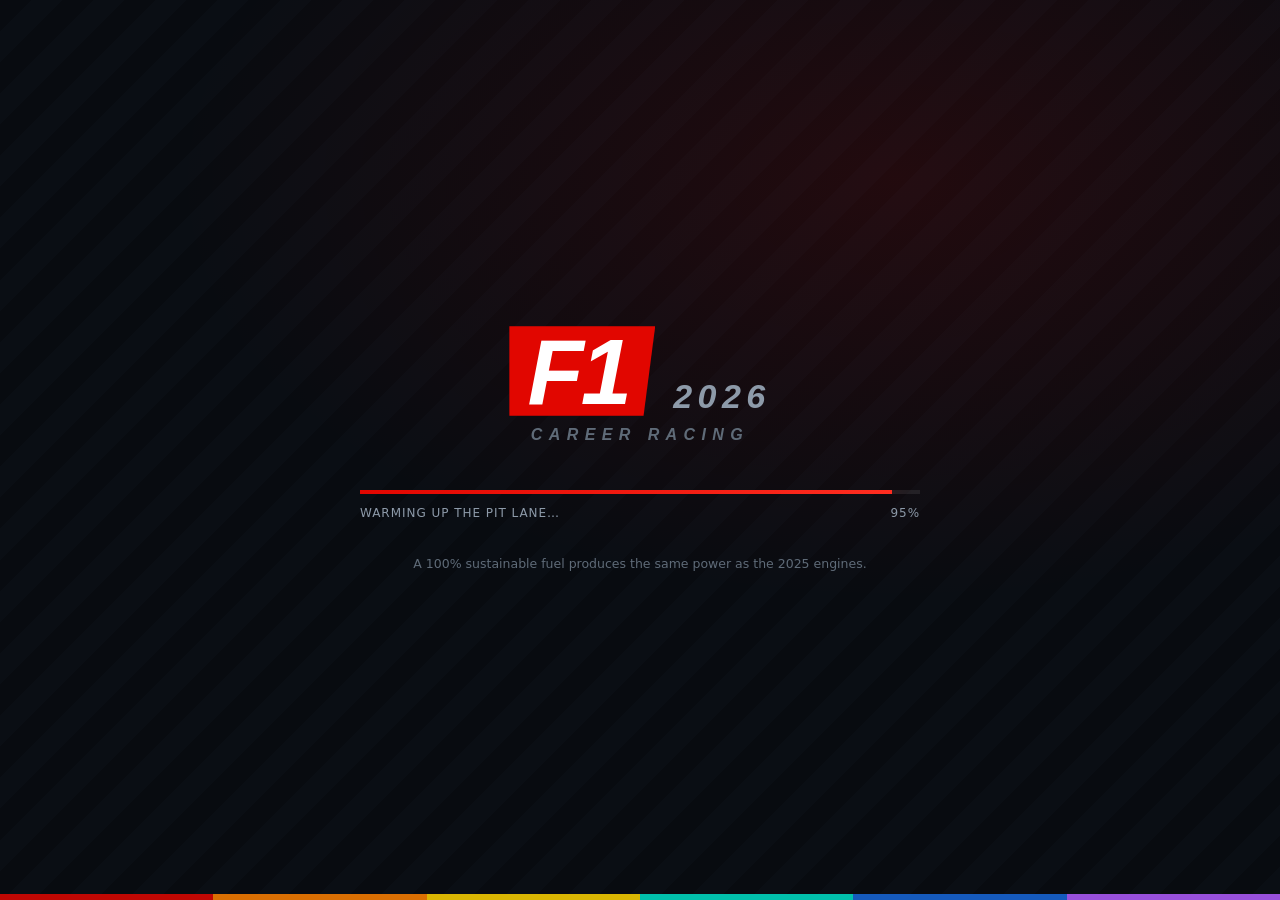
==== commit f7adab6a: "Section 10.4: Monza trackside environment (props, vegetation, ENVIRONMENTS.italy) - world/props.js: " ====
--- a/index.html
+++ b/index.html
@@ -87,6 +87,8 @@
 <script src="data/circuits/lasvegas.js"></script>
 <script src="data/circuits/qatar.js"></script>
 <script src="data/circuits/abudhabi.js"></script>
+<!-- circuit art direction (landmarks, palette, mood) -->
+<script src="data/environments/italy.js"></script>
 
 <!-- ============================ PHYSICS ============================== -->
 <script src="physics/track.js"></script>
@@ -103,6 +105,8 @@
 <script src="world/shots.js"></script>
 <script src="world/sky.js"></script>
 <script src="world/surface.js"></script>
+<script src="world/props.js"></script>
+<script src="world/vegetation.js"></script>
 <script src="world/post.js"></script>
 <script src="world/environment.js"></script>
 <script src="world/track_scene.js"></script>
